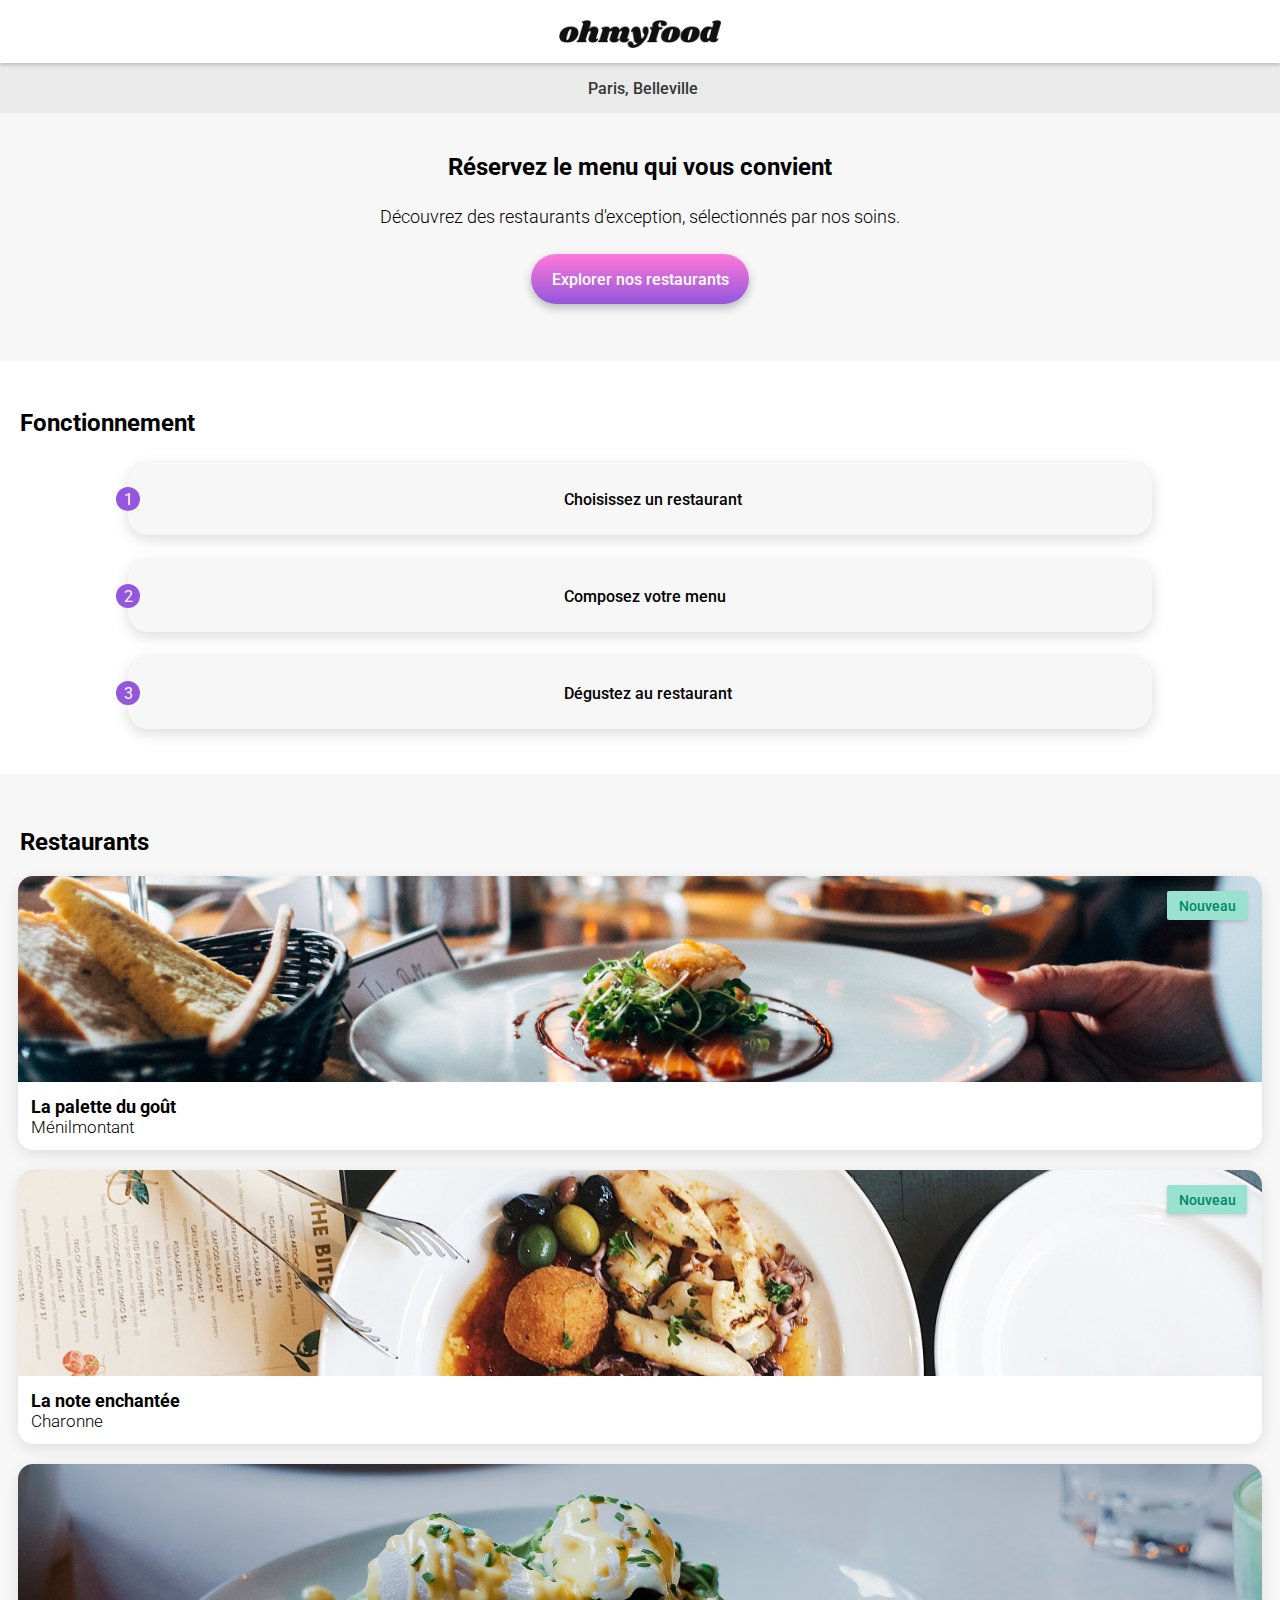
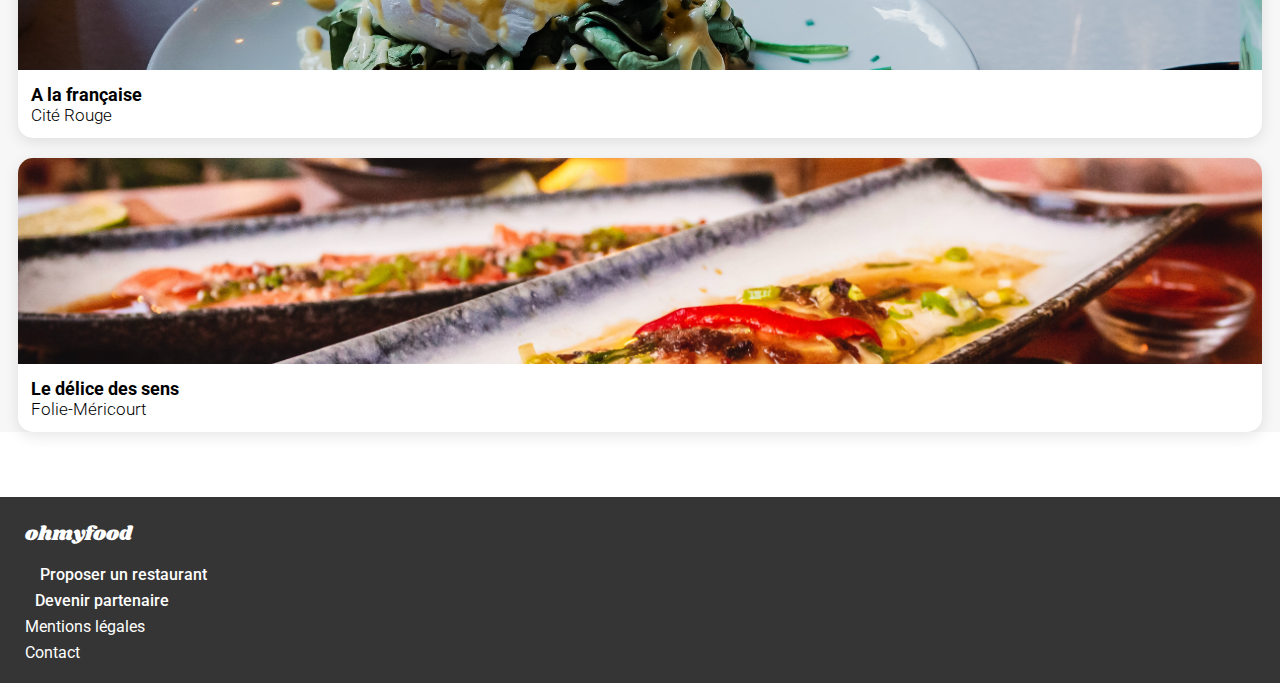
==== index.html @ b12afbcb "test links" ====
<!DOCTYPE html>
<html lang="fr">

<head>
    <meta charset="UTF-8">
    <meta name="viewport" content="width=device-width, initial-scale=1.0">
    <title>OhMyFood</title>
    <link rel="stylesheet" href="sass/styles.css">
    <link rel="preconnect" href="https://fonts.googleapis.com">
    <link rel="preconnect" href="https://fonts.gstatic.com" crossorigin>
    <link rel="stylesheet" href="https://fonts.googleapis.com/css2?family=Roboto:wght@300;400;500;700&family=Shrikhand&display=swap" rel="stylesheet">
    <link rel="stylesheet" href="https://cdnjs.cloudflare.com/ajax/libs/font-awesome/6.4.0/css/all.min.css" integrity="sha512-iecdLmaskl7CVkqkXNQ/ZH/XLlvWZOJyj7Yy7tcenmpD1ypASozpmT/E0iPtmFIB46ZmdtAc9eNBvH0H/ZpiBw==" crossorigin="anonymous" referrerpolicy="no-referrer">
</head>

<body>

<!-- HEADER     -->
    <header>
        <div class="logo">
            <a href="index.html"><img src="img/logo/ohmyfood.png" alt="logo du site"></a>
        </div>
    </header>

<!-- MAIN     -->
<!-- FORM -->
    <main>
        <form>
            <div><i class="fa-solid fa-location-dot"></i></div>
            <input class="search_bar" type="search" placeholder="Paris, Belleville">
        </form>

<!-- PRESENTATION -->

        <div class="presentation">
            <h1>Réservez le menu qui vous convient</h1>
            <p>Découvrez des restaurants d'exception, sélectionnés par nos soins.</p>
            <a href="#liste_resto"><button class="btn">Explorer nos restaurants</button></a>
        </div>

<!-- FONCTIONNEMENT -->

        <div class="fonctionnement_cards">
            <h2>Fonctionnement</h2>

            <div class="cards">
                <article class="card">
                    <div class="pastille">1</div>
                    <i class="fa-solid fa-mobile-screen-button"></i>
                    <p>Choisissez un restaurant</p>
                </article>
                <article class="card">
                    <div class="pastille">2</div>
                    <i class="fa-solid fa-list-ul"></i>
                    <p>Composez votre menu</p>
                </article>
                <article class="card">
                    <div class="pastille">3</div>
                    <i class="fa-solid fa-store"></i>
                    <p>Dégustez au restaurant</p>
                </article>
            </div>
        </div>

<!-- RESTAURANTS -->

        <div class="container">
            
            <h2 id="liste_resto">Restaurants</h2>
            <a href="/restaurants/restaurant1.html">
            <article class="card_resto new">
                <img src="img/restaurants/jay-wennington-N_Y88TWmGwA-unsplash.jpg" alt="photo plat">
                    <div class="contenu_card_resto">
                        <div class="text">
                            <h3>La palette du goût</h3>
                            <p>Ménilmontant</p>
                        </div>
                        <i class="fa-regular fa-heart"></i>
                    </div>
            </article>
            </a>
            <a href="restaurants/restaurant2.html">
                <article class="card_resto new">
                    <img src="img/restaurants/stil-u2Lp8tXIcjw-unsplash.jpg" alt="photo plat">
                        <div class="contenu_card_resto">
                            <div class="text">
                                <h3>La note enchantée</h3>
                                <p>Charonne</p>
                            </div>
                            <i class="fa-regular fa-heart"></i>
                        </div>
                </article>
                </a>
                <a href="./restaurants/restaurant3.html">
                    <article class="card_resto">
                        <img src="img/restaurants/toa-heftiba-DQKerTsQwi0-unsplash.jpg" alt="photo plat">
                            <div class="contenu_card_resto">
                                <div class="text">
                                    <h3>A la française</h3>
                                    <p>Cité Rouge</p>
                                </div>
                                <i class="fa-regular fa-heart"></i>
                            </div>
                    </article>
                    </a>
                    <a href="./restaurants/restaurant4.html">
                        <article class="card_resto">
                            <img src="img/restaurants/louis-hansel-shotsoflouis-qNBGVyOCY8Q-unsplash.jpg" alt="photo plat">
                                <div class="contenu_card_resto">
                                    <div class="text">
                                        <h3>Le délice des sens</h3>
                                        <p>Folie-Méricourt</p>
                                    </div>
                                    <i class="fa-regular fa-heart"></i>
                                </div>
                        </article>
                        </a>
        </div>

<!-- FOOTER -->

        <footer class="footer">
            <h4>ohmyfood</h4>
            <ul>
                <li><a href="#"><i class="fa-sharp fa-solid fa-utensils"></i>Proposer un restaurant</a></li>
                <li><a href="#"><i class="fa-solid fa-handshake-angle"></i>Devenir partenaire</a></li>
                <li><a class="w400" href="#">Mentions légales</a></li>
                <li><a class="w400" href="mailto:contact@ohmyfood.com">Contact</a></li>
            </ul>

        </footer>
        
    </main>
</body>

</html>
---- sass/styles.css ----
* {
  font-family: "Roboto", sans-serif;
  margin: 0;
  padding: 0;
  -o-object-fit: cover;
     object-fit: cover;
  box-sizing: border-box;
  text-decoration: none;
}

header {
  display: flex;
  position: relative;
  justify-content: center;
  box-shadow: 0 2px 4px 0 rgba(0, 0, 0, 0.2);
  height: 63px;
  align-items: center;
}
header .logo img {
  width: 162px;
  margin-top: 14px;
  margin-bottom: 5px;
}

form {
  display: flex;
  height: 50px;
  color: #353535;
  background-color: #EAEAEA;
  align-items: center;
  justify-content: center;
}
form .search_bar {
  border: none;
  background-color: inherit;
  font-size: 16px;
  font-weight: 500;
  text-align: center;
  margin-left: 20px;
}
form .search_bar::-moz-placeholder {
  color: #353535;
}
form .search_bar::placeholder {
  color: #353535;
}
form .fa-location-dot {
  position: relative;
  font-size: 16px;
  left: 35px;
}

.presentation {
  background-color: #F7F7F7;
  padding: 40px 0px 57px 0px;
  text-align: center;
}
.presentation h1 {
  font-size: 24px;
  font-weight: 700;
  text-align: center;
  margin-bottom: 25px;
}
.presentation p {
  font-size: 18px;
  font-weight: 300;
  text-align: center;
  margin-bottom: 27px;
}
.presentation .btn {
  display: inline-block;
  height: 50px;
  width: 218px;
  color: #FFF;
  background: linear-gradient(#FF79DA, #9356DC);
  border-radius: 25px;
  border: none;
  font-size: 16px;
  font-weight: 500;
  box-shadow: 0 4px 10px 0 rgba(0, 0, 0, 0.25);
  transition: all 300ms;
  cursor: pointer;
}
.presentation .btn:hover {
  opacity: 0.8;
  box-shadow: 0 4px 10px 0 rgba(0, 0, 0, 0.5);
}

.fonctionnement_cards {
  background-color: #FFF;
}
.fonctionnement_cards h2 {
  font-size: 24px;
  font-weight: 700;
  margin: 48px 0 26px 20px;
}
.fonctionnement_cards i {
  color: #7E7E7E;
  margin-right: 25px;
}
.fonctionnement_cards p {
  font-size: 16px;
  font-weight: 500;
}
.fonctionnement_cards .cards {
  display: flex;
  flex-direction: column;
  align-items: center;
  gap: 25px;
}
.fonctionnement_cards .card {
  position: relative;
  display: flex;
  justify-content: center;
  background-color: #F7F7F7;
  height: 72px;
  width: 80%;
  border-radius: 20px;
  align-items: center;
  border: none;
  box-shadow: 0px 4px 15px rgba(0, 0, 0, 0.15);
}
.fonctionnement_cards .card:hover i {
  color: #9356DC;
}
.fonctionnement_cards .card:nth-child(2) {
  padding-right: 15px;
}
.fonctionnement_cards .card:nth-child(3) {
  padding-right: 10px;
}
.fonctionnement_cards .pastille {
  display: flex;
  width: 24px;
  height: 24px;
  background-color: #9356DC;
  color: #FFF;
  border-radius: 50%;
  justify-content: center;
  align-items: center;
  position: absolute;
  left: -12px;
}

.container {
  background-color: #F7F7F7;
  margin-top: 45px;
  margin-bottom: 65px;
}
.container h2 {
  font-size: 24px;
  font-weight: 700;
  padding: 54px 0 20px 20px;
}
.container a {
  display: block;
  color: #000;
  margin: 0 18px 20px 18px;
}
.container .new {
  position: relative;
}
.container .new::before {
  content: "Nouveau";
  display: flex;
  position: absolute;
  height: 29px;
  width: 80px;
  background-color: #99E2D0;
  color: #008766;
  font-weight: 500;
  font-size: 14px;
  justify-content: center;
  align-items: center;
  border-radius: 2px;
  box-shadow: 0 2px 4px 0 rgba(0, 0, 0, 0.15);
  top: 15px;
  right: 15px;
}
.container .card_resto {
  height: 274px;
  background-color: #FFF;
  border-radius: 15px;
  box-shadow: 0px 4px 15px rgba(0, 0, 0, 0.1);
}
.container .card_resto img {
  height: 75%;
  width: 100%;
  border-radius: 15px 15px 0 0;
}
.container .card_resto .contenu_card_resto {
  display: flex;
  justify-content: space-between;
  padding: 10px 25px 12px 13px;
  align-items: center;
}
.container .card_resto h3 {
  font-size: 18px;
  font-weight: 700;
}
.container .card_resto p {
  font-size: 17px;
  font-weight: 300;
}
.container .card_resto i {
  font-size: 25px;
}

.footer {
  background-color: #353535;
  height: 186px;
}
.footer h4 {
  font-size: 20px;
  font-family: Shrikhand, cursive;
  font-weight: 100;
  color: #FFF;
  padding: 22px 0 16px 25px;
}
.footer li {
  margin-bottom: 7px;
  padding-left: 25px;
}
.footer .w400 {
  font-weight: 400;
}
.footer a {
  color: #FFF;
  font-weight: 500;
}
.footer i {
  margin-right: 10px;
  font-size: 16px;
}
.footer .fa-utensils {
  margin-right: 15px;
}

header {
  position: relative;
}
header i {
  display: block;
  font-size: 30px;
  position: absolute;
  left: 20px;
  top: 50%;
  transform: translateY(-50%);
}

.photo_plat img {
  display: block;
  width: 100%;
  height: 275px;
}

.fiche_restaurant {
  background-color: #F7F7F7;
}
.fiche_restaurant .title {
  display: flex;
  justify-content: space-around;
  background-color: inherit;
  align-items: center;
  position: relative;
  margin-top: -40px;
  padding-top: 20px;
  border-radius: 2em 2em 0 0;
}
.fiche_restaurant h2 {
  font-size: 28px;
  font-weight: 500;
  font-family: "Shrikhand", "cursive";
}
.fiche_restaurant i {
  font-size: 25px;
  margin-right: 20px;
}

.menu_restaurant h3 {
  font-weight: 300;
  font-size: 16px;
  margin: 20px 0 20px 15px;
  position: relative;
}
.menu_restaurant h3::after {
  content: "";
  position: absolute;
  top: 22px;
  left: 0;
  width: 35px;
  border: 2px solid #99E2D0;
}
.menu_restaurant .entrees, .menu_restaurant .plats, .menu_restaurant .desserts {
  display: flex;
  flex-direction: column;
  gap: 15px;
}
.menu_restaurant .item {
  display: flex;
  justify-content: space-between;
  height: 75px;
  width: 95%;
  margin: 0 auto;
  align-items: center;
  background-color: #F7F7F7;
  border-radius: 20px;
  padding: 20px;
  box-shadow: 0px 4px 15px rgba(0, 0, 0, 0.15);
}
.menu_restaurant .item .entree {
  line-height: 23px;
}
.menu_restaurant .item h4 {
  font-size: 18px;
}
.menu_restaurant .item p {
  font-size: 15px;
  font-weight: 300;
}
.menu_restaurant .item .price {
  display: flex;
  align-self: flex-end;
  font-weight: bold;
}

.command {
  text-align: center;
  margin: 40px 0 40px 0;
}
.command .btn {
  display: inline-block;
  height: 50px;
  width: 218px;
  color: #FFF;
  background: linear-gradient(#FF79DA, #9356DC);
  border-radius: 25px;
  border: none;
  font-size: 16px;
  font-weight: 500;
  box-shadow: 0 4px 10px 0 rgba(0, 0, 0, 0.25);
  transition: all 300ms;
  cursor: pointer;
}
.command .btn:hover {
  opacity: 0.8;
  box-shadow: 0 4px 10px 0 rgba(0, 0, 0, 0.5);
}/*# sourceMappingURL=styles.css.map */
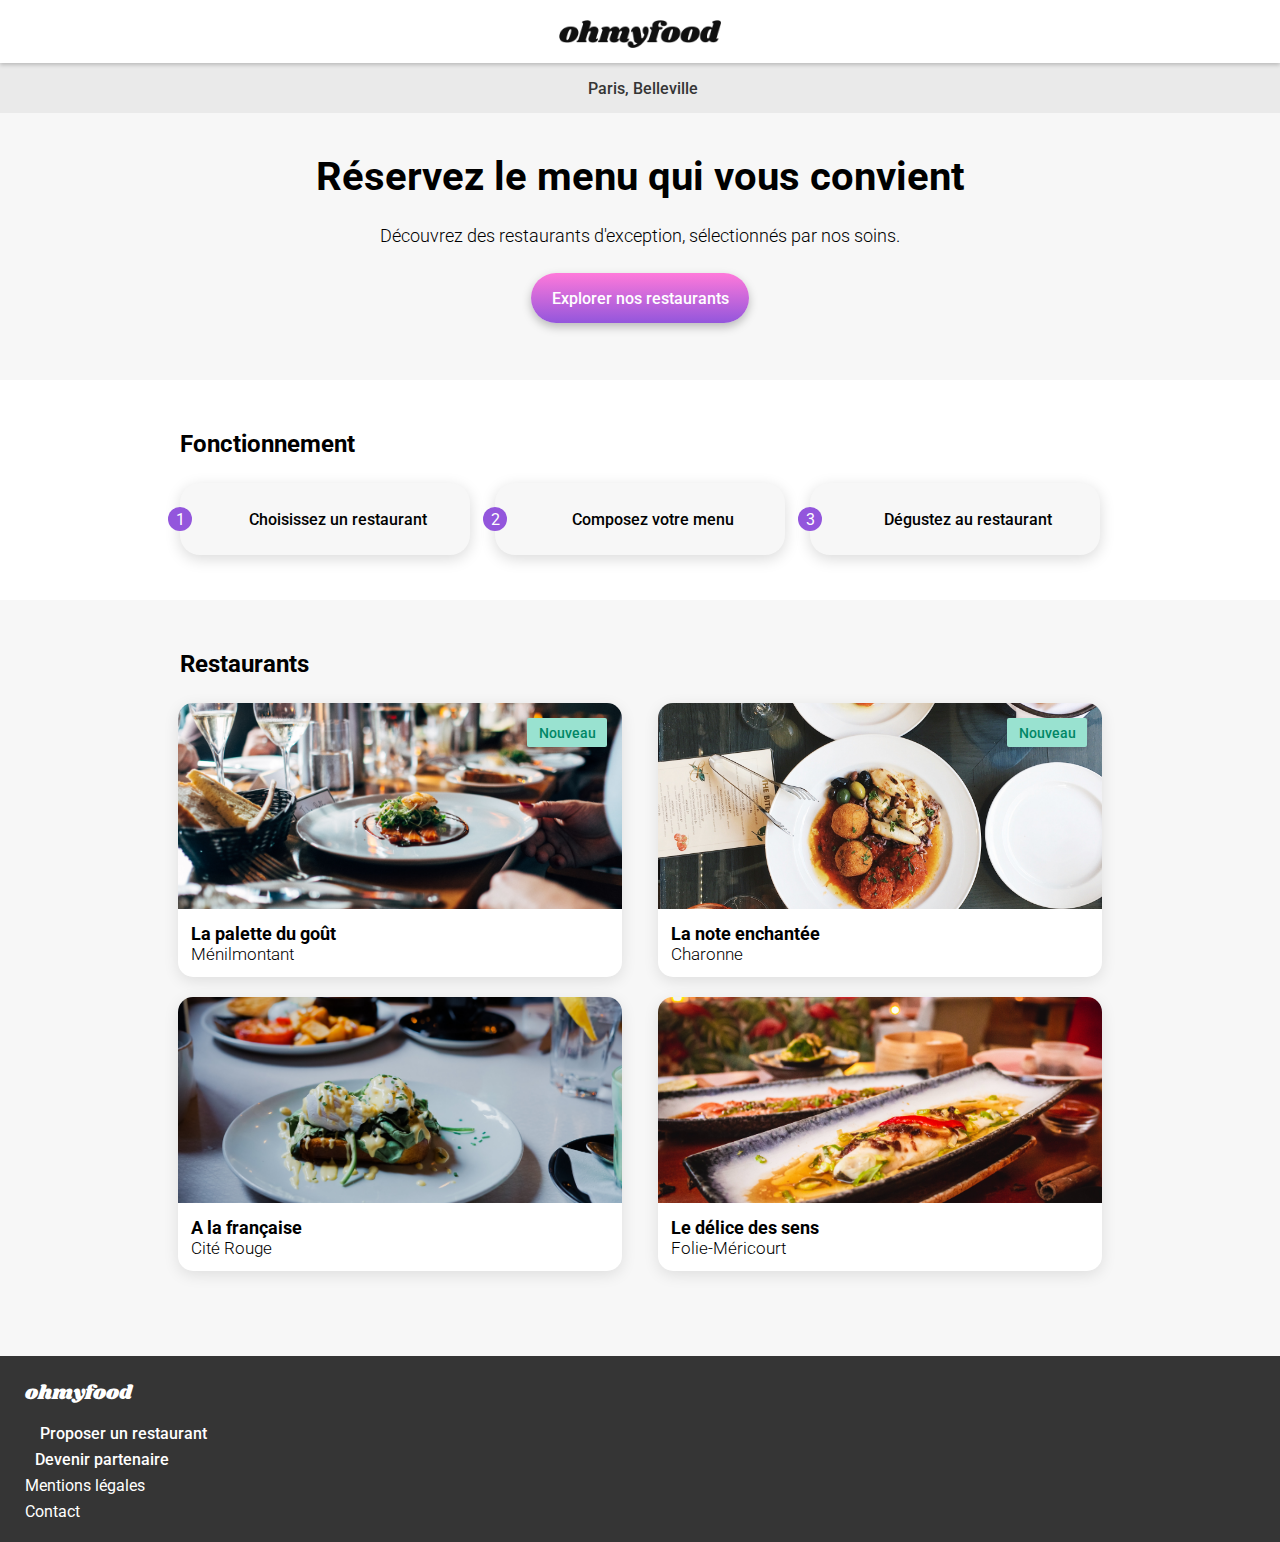
==== commit ac366faa: "responsive accueil" ====
--- a/index.html
+++ b/index.html
@@ -62,11 +62,11 @@
         </div>
 
 <!-- RESTAURANTS -->
-
+    <div class="bg_resto">
         <div class="container">
-            
-            <h2 id="liste_resto">Restaurants</h2>
-            <a href="/restaurants/restaurant1.html">
+            <h2>Restaurants</h2>
+            <div class="liste_resto">
+            <a href="restaurants/restaurant1.html">
             <article class="card_resto new">
                 <img src="img/restaurants/jay-wennington-N_Y88TWmGwA-unsplash.jpg" alt="photo plat">
                     <div class="contenu_card_resto">
@@ -90,7 +90,7 @@
                         </div>
                 </article>
                 </a>
-                <a href="./restaurants/restaurant3.html">
+                <a href="restaurants/restaurant3.html">
                     <article class="card_resto">
                         <img src="img/restaurants/toa-heftiba-DQKerTsQwi0-unsplash.jpg" alt="photo plat">
                             <div class="contenu_card_resto">
@@ -102,7 +102,7 @@
                             </div>
                     </article>
                     </a>
-                    <a href="./restaurants/restaurant4.html">
+                    <a href="restaurants/restaurant4.html">
                         <article class="card_resto">
                             <img src="img/restaurants/louis-hansel-shotsoflouis-qNBGVyOCY8Q-unsplash.jpg" alt="photo plat">
                                 <div class="contenu_card_resto">
@@ -114,8 +114,9 @@
                                 </div>
                         </article>
                         </a>
+                        </div>
         </div>
-
+    <div>
 <!-- FOOTER -->
 
         <footer class="footer">
--- a/sass/styles.css
+++ b/sass/styles.css
@@ -1,11 +1,12 @@
 * {
-  font-family: "Roboto", sans-serif;
+  font-family: "Roboto", "sans-serif";
   margin: 0;
   padding: 0;
   -o-object-fit: cover;
      object-fit: cover;
   box-sizing: border-box;
   text-decoration: none;
+  list-style-type: none;
 }
 
 header {
@@ -92,7 +93,7 @@
 .fonctionnement_cards h2 {
   font-size: 24px;
   font-weight: 700;
-  margin: 48px 0 26px 20px;
+  padding: 50px 0 25px 20px;
 }
 .fonctionnement_cards i {
   color: #7E7E7E;
@@ -107,6 +108,7 @@
   flex-direction: column;
   align-items: center;
   gap: 25px;
+  padding: 0 20px;
 }
 .fonctionnement_cards .card {
   position: relative;
@@ -114,20 +116,15 @@
   justify-content: center;
   background-color: #F7F7F7;
   height: 72px;
-  width: 80%;
+  width: 100%;
   border-radius: 20px;
   align-items: center;
   border: none;
   box-shadow: 0px 4px 15px rgba(0, 0, 0, 0.15);
+  margin: 0 20px;
 }
 .fonctionnement_cards .card:hover i {
   color: #9356DC;
-}
-.fonctionnement_cards .card:nth-child(2) {
-  padding-right: 15px;
-}
-.fonctionnement_cards .card:nth-child(3) {
-  padding-right: 10px;
 }
 .fonctionnement_cards .pastille {
   display: flex;
@@ -142,15 +139,18 @@
   left: -12px;
 }
 
+.bg_resto {
+  background-color: #F7F7F7;
+  margin-top: 45px;
+}
+
 .container {
-  background-color: #F7F7F7;
-  margin-top: 45px;
-  margin-bottom: 65px;
+  padding-bottom: 65px;
 }
 .container h2 {
   font-size: 24px;
   font-weight: 700;
-  padding: 54px 0 20px 20px;
+  padding: 50px 0 25px 20px;
 }
 .container a {
   display: block;
@@ -345,4 +345,27 @@
 .command .btn:hover {
   opacity: 0.8;
   box-shadow: 0 4px 10px 0 rgba(0, 0, 0, 0.5);
+}
+
+@media screen and (min-width: 1200px) {
+  .presentation h1 {
+    font-size: 40px;
+  }
+  .fonctionnement_cards {
+    width: 75%;
+    margin: auto;
+  }
+  .fonctionnement_cards .cards {
+    display: grid;
+    grid-template-columns: repeat(3, 1fr);
+    justify-items: center;
+  }
+  .container {
+    width: 75%;
+    margin: auto;
+  }
+  .container .liste_resto {
+    display: grid;
+    grid-template-columns: repeat(2, 1fr);
+  }
 }/*# sourceMappingURL=styles.css.map */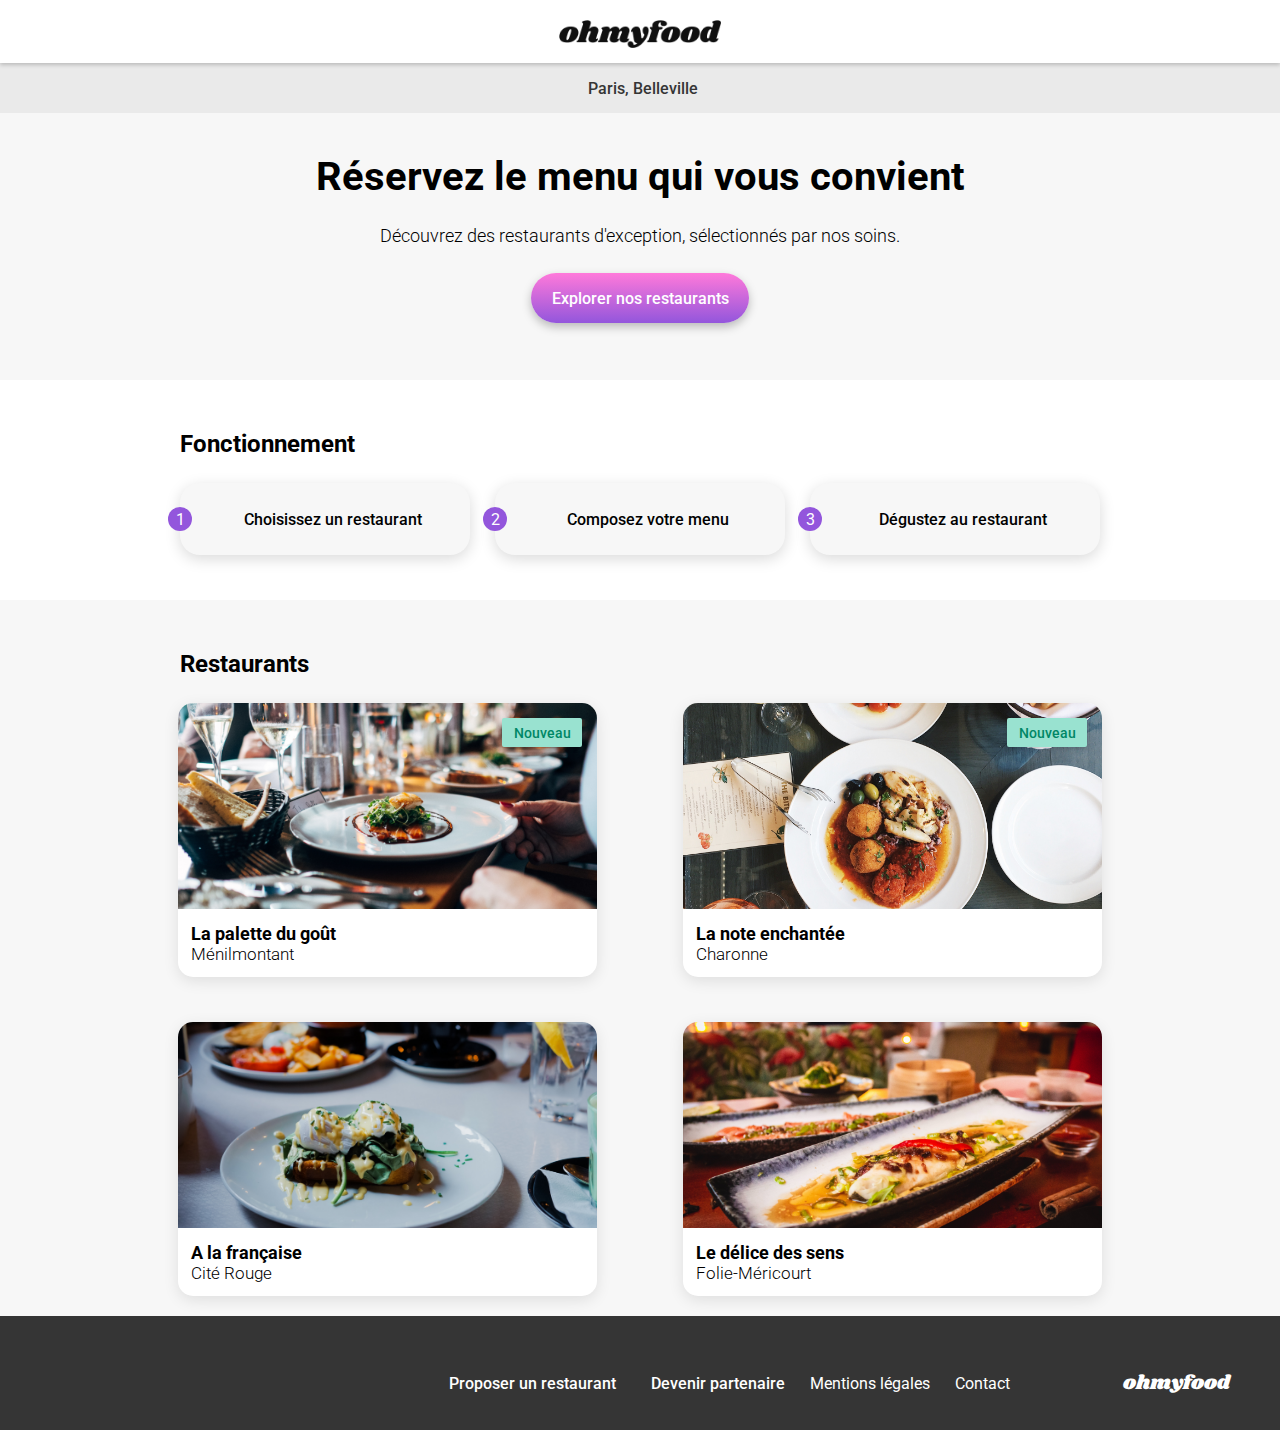
==== commit d1c5d8b6: "checkbox OK" ====
--- a/index.html
+++ b/index.html
@@ -34,7 +34,7 @@
         <div class="presentation">
             <h1>Réservez le menu qui vous convient</h1>
             <p>Découvrez des restaurants d'exception, sélectionnés par nos soins.</p>
-            <a href="#liste_resto"><button class="btn">Explorer nos restaurants</button></a>
+            <a href="#resto"><button class="btn">Explorer nos restaurants</button></a>
         </div>
 
 <!-- FONCTIONNEMENT -->
@@ -64,7 +64,7 @@
 <!-- RESTAURANTS -->
     <div class="bg_resto">
         <div class="container">
-            <h2>Restaurants</h2>
+            <h2 id="resto">Restaurants</h2>
             <div class="liste_resto">
             <a href="restaurants/restaurant1.html">
             <article class="card_resto new">
@@ -73,7 +73,7 @@
                         <div class="text">
                             <h3>La palette du goût</h3>
                             <p>Ménilmontant</p>
-                        </div>
+                        </div>       
                         <i class="fa-regular fa-heart"></i>
                     </div>
             </article>
--- a/sass/styles.css
+++ b/sass/styles.css
@@ -97,7 +97,7 @@
 }
 .fonctionnement_cards i {
   color: #7E7E7E;
-  margin-right: 25px;
+  margin-right: 15px;
 }
 .fonctionnement_cards p {
   font-size: 16px;
@@ -189,10 +189,8 @@
   border-radius: 15px 15px 0 0;
 }
 .container .card_resto .contenu_card_resto {
-  display: flex;
-  justify-content: space-between;
+  position: relative;
   padding: 10px 25px 12px 13px;
-  align-items: center;
 }
 .container .card_resto h3 {
   font-size: 18px;
@@ -204,6 +202,18 @@
 }
 .container .card_resto i {
   font-size: 25px;
+  position: absolute;
+  top: 50%;
+  right: 30px;
+  transform: translateY(-50%);
+  transition: all 0.2s;
+}
+.container .card_resto i:hover {
+  background-clip: text;
+  -webkit-background-clip: text;
+  color: transparent;
+  background-image: linear-gradient(#9356DC, #FF79DA);
+  font-weight: 900;
 }
 
 .footer {
@@ -258,23 +268,23 @@
   background-color: #F7F7F7;
 }
 .fiche_restaurant .title {
-  display: flex;
-  justify-content: space-around;
+  position: relative;
+  display: flex;
+  justify-content: center;
   background-color: inherit;
   align-items: center;
-  position: relative;
   margin-top: -40px;
   padding-top: 20px;
   border-radius: 2em 2em 0 0;
 }
+.fiche_restaurant .title i {
+  font-size: 25px;
+  padding-left: 30px;
+}
 .fiche_restaurant h2 {
   font-size: 28px;
   font-weight: 500;
   font-family: "Shrikhand", "cursive";
-}
-.fiche_restaurant i {
-  font-size: 25px;
-  margin-right: 20px;
 }
 
 .menu_restaurant h3 {
@@ -305,28 +315,63 @@
   align-items: center;
   background-color: #F7F7F7;
   border-radius: 20px;
+  box-shadow: 0px 4px 15px rgba(0, 0, 0, 0.15);
+  overflow: hidden;
+  cursor: pointer;
+}
+.menu_restaurant .item .entree, .menu_restaurant .item .plat, .menu_restaurant .item .dessert {
+  line-height: 23px;
   padding: 20px;
-  box-shadow: 0px 4px 15px rgba(0, 0, 0, 0.15);
-}
-.menu_restaurant .item .entree {
-  line-height: 23px;
+  white-space: nowrap;
+  overflow: hidden;
 }
 .menu_restaurant .item h4 {
   font-size: 18px;
+  text-overflow: ellipsis;
+  overflow: hidden;
 }
 .menu_restaurant .item p {
   font-size: 15px;
   font-weight: 300;
+  text-overflow: ellipsis;
+  overflow: hidden;
 }
 .menu_restaurant .item .price {
+  margin-left: auto;
   display: flex;
   align-self: flex-end;
   font-weight: bold;
+  padding: 0 20px 20px 0;
+}
+.menu_restaurant .item .check {
+  display: flex;
+  justify-content: center;
+  align-items: center;
+  height: 100%;
+  width: 60px;
+  background-color: #99E2D0;
+  margin-right: -60px;
+  transition: all 0.5s;
+}
+.menu_restaurant .item:hover .check {
+  margin-right: 0px;
+}
+.menu_restaurant .item i {
+  display: flex;
+  justify-content: center;
+  align-items: center;
+  font-size: 16px;
+  background: #FFF;
+  color: #99E2D0;
+  height: 20px;
+  width: 20px;
+  border-radius: 50%;
 }
 
 .command {
   text-align: center;
-  margin: 40px 0 40px 0;
+  margin-top: 40px;
+  padding-bottom: 40px;
 }
 .command .btn {
   display: inline-block;
@@ -347,7 +392,7 @@
   box-shadow: 0 4px 10px 0 rgba(0, 0, 0, 0.5);
 }
 
-@media screen and (min-width: 1200px) {
+@media screen and (min-width: 1024px) {
   .presentation h1 {
     font-size: 40px;
   }
@@ -363,9 +408,39 @@
   .container {
     width: 75%;
     margin: auto;
+    padding-bottom: 0;
   }
   .container .liste_resto {
     display: grid;
     grid-template-columns: repeat(2, 1fr);
+    -moz-column-gap: 50px;
+         column-gap: 50px;
+    row-gap: 25px;
+  }
+  .photo_plat img {
+    height: 350px;
+  }
+  .fiche_restaurant {
+    width: 80%;
+    margin: auto;
+  }
+  .fiche_restaurant .menu_restaurant {
+    width: 60%;
+    margin: auto;
+  }
+  .footer {
+    position: relative;
+    height: 114px;
+  }
+  .footer h4 {
+    position: absolute;
+    right: 50px;
+    bottom: 16px;
+  }
+  .footer ul {
+    display: flex;
+    position: absolute;
+    right: 270px;
+    bottom: 30px;
   }
 }/*# sourceMappingURL=styles.css.map */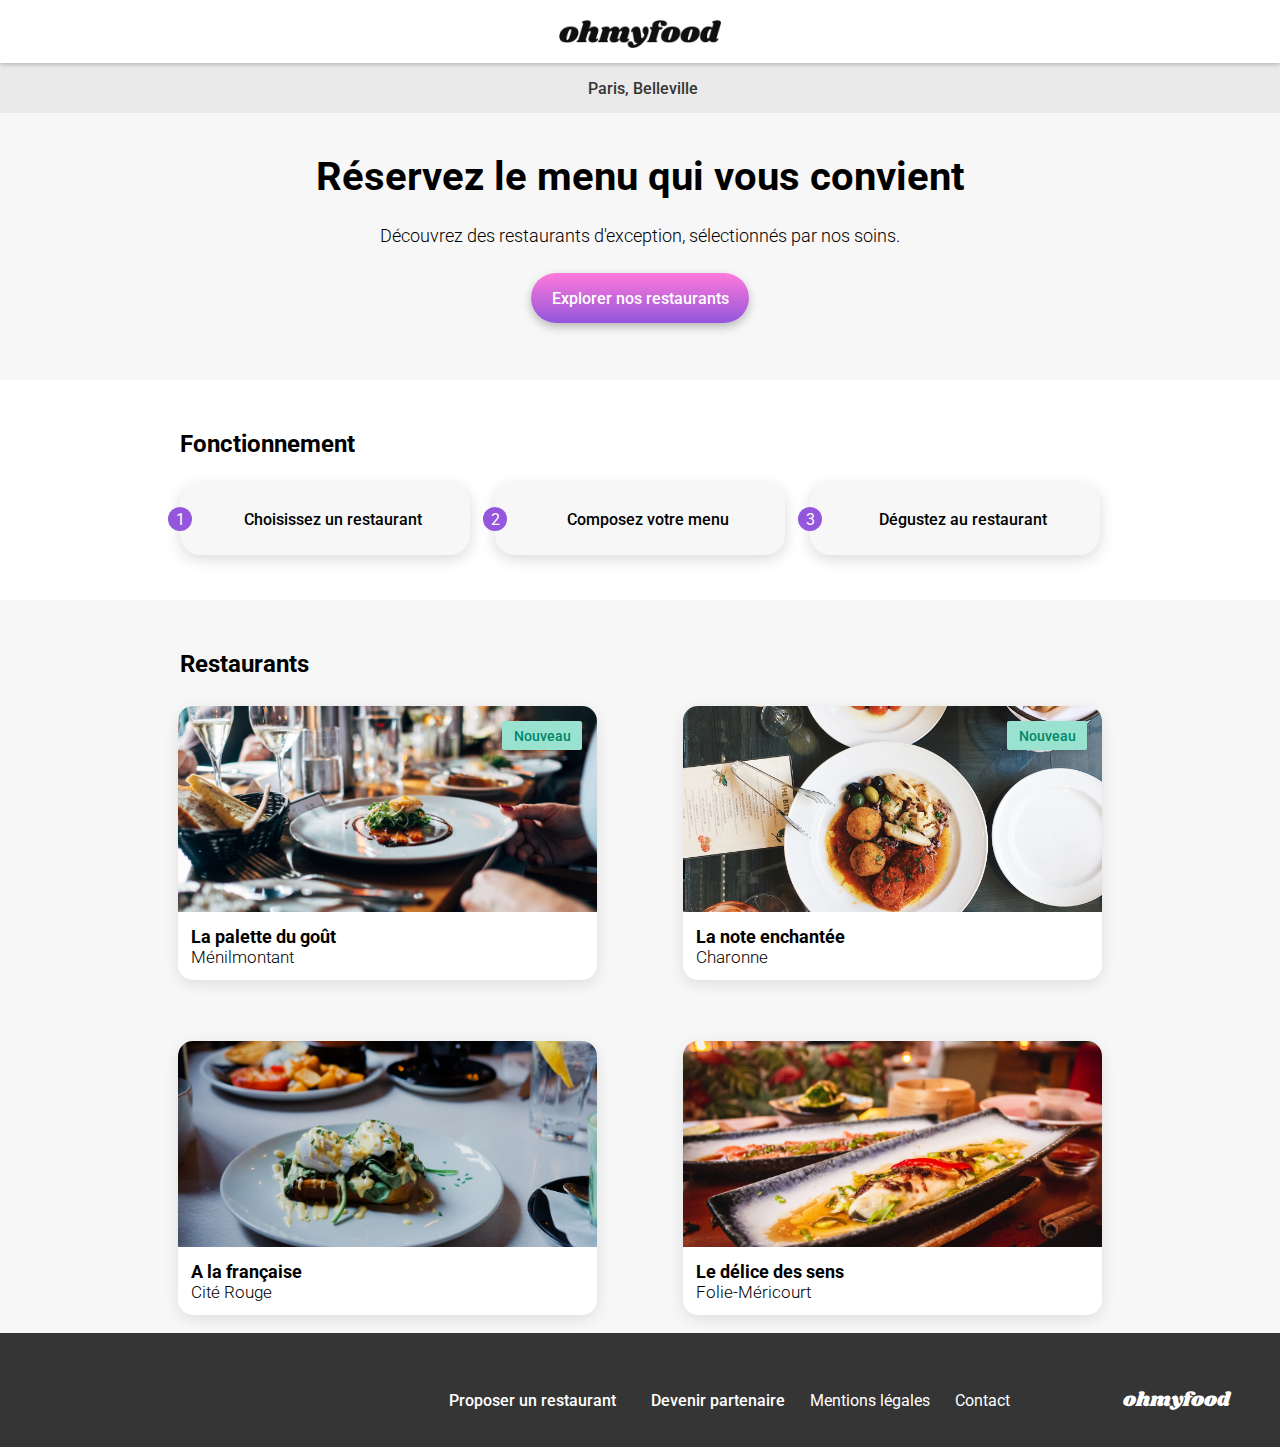
==== commit 0e7ac5c7: "animation coeur" ====
--- a/index.html
+++ b/index.html
@@ -66,54 +66,50 @@
         <div class="container">
             <h2 id="resto">Restaurants</h2>
             <div class="liste_resto">
-            <a href="restaurants/restaurant1.html">
-            <article class="card_resto new">
+                <article class="card_resto new">
+                    <a href="restaurants/restaurant1.html">
                 <img src="img/restaurants/jay-wennington-N_Y88TWmGwA-unsplash.jpg" alt="photo plat">
                     <div class="contenu_card_resto">
-                        <div class="text">
                             <h3>La palette du goût</h3>
                             <p>Ménilmontant</p>
-                        </div>       
-                        <i class="fa-regular fa-heart"></i>
                     </div>
-            </article>
-            </a>
-            <a href="restaurants/restaurant2.html">
+                    </a>
+                <i class="fa-regular fa-heart"></i>
+                <i class="fa-solid fa-heart"></i>
+                </article>
                 <article class="card_resto new">
+                    <a href="restaurants/restaurant2.html">
                     <img src="img/restaurants/stil-u2Lp8tXIcjw-unsplash.jpg" alt="photo plat">
                         <div class="contenu_card_resto">
-                            <div class="text">
                                 <h3>La note enchantée</h3>
                                 <p>Charonne</p>
-                            </div>
-                            <i class="fa-regular fa-heart"></i>
                         </div>
+                    </a>
+                    <i class="fa-regular fa-heart"></i>
+                    <i class="fa-solid fa-heart"></i>
                 </article>
-                </a>
-                <a href="restaurants/restaurant3.html">
-                    <article class="card_resto">
+                <article class="card_resto">
+                    <a href="restaurants/restaurant3.html">
                         <img src="img/restaurants/toa-heftiba-DQKerTsQwi0-unsplash.jpg" alt="photo plat">
                             <div class="contenu_card_resto">
-                                <div class="text">
                                     <h3>A la française</h3>
                                     <p>Cité Rouge</p>
-                                </div>
-                                <i class="fa-regular fa-heart"></i>
                             </div>
-                    </article>
-                    </a>
+                        </a>
+                        <i class="fa-regular fa-heart"></i>
+                        <i class="fa-solid fa-heart"></i>
+                </article>
+                <article class="card_resto">
                     <a href="restaurants/restaurant4.html">
-                        <article class="card_resto">
                             <img src="img/restaurants/louis-hansel-shotsoflouis-qNBGVyOCY8Q-unsplash.jpg" alt="photo plat">
                                 <div class="contenu_card_resto">
-                                    <div class="text">
                                         <h3>Le délice des sens</h3>
                                         <p>Folie-Méricourt</p>
-                                    </div>
-                                    <i class="fa-regular fa-heart"></i>
                                 </div>
-                        </article>
-                        </a>
+                            </a>
+                            <i class="fa-regular fa-heart"></i>
+                            <i class="fa-solid fa-heart"></i>
+                </article>
                         </div>
         </div>
     <div>
--- a/sass/styles.css
+++ b/sass/styles.css
@@ -11,7 +11,6 @@
 
 header {
   display: flex;
-  position: relative;
   justify-content: center;
   box-shadow: 0 2px 4px 0 rgba(0, 0, 0, 0.2);
   height: 63px;
@@ -150,12 +149,12 @@
 .container h2 {
   font-size: 24px;
   font-weight: 700;
-  padding: 50px 0 25px 20px;
+  padding: 50px 0px 10px 20px;
 }
 .container a {
-  display: block;
   color: #000;
-  margin: 0 18px 20px 18px;
+  height: 100%;
+  width: 100%;
 }
 .container .new {
   position: relative;
@@ -178,6 +177,8 @@
   right: 15px;
 }
 .container .card_resto {
+  position: relative;
+  margin: 18px;
   height: 274px;
   background-color: #FFF;
   border-radius: 15px;
@@ -189,7 +190,6 @@
   border-radius: 15px 15px 0 0;
 }
 .container .card_resto .contenu_card_resto {
-  position: relative;
   padding: 10px 25px 12px 13px;
 }
 .container .card_resto h3 {
@@ -203,17 +203,19 @@
 .container .card_resto i {
   font-size: 25px;
   position: absolute;
-  top: 50%;
   right: 30px;
-  transform: translateY(-50%);
-  transition: all 0.2s;
-}
-.container .card_resto i:hover {
+  bottom: 25px;
+}
+.container .card_resto .fa-solid {
+  color: transparent;
+  background-image: linear-gradient(#9356DC, #FF79DA);
   background-clip: text;
   -webkit-background-clip: text;
-  color: transparent;
-  background-image: linear-gradient(#9356DC, #FF79DA);
-  font-weight: 900;
+  opacity: 0;
+  transition: all 0.5s;
+}
+.container .card_resto .fa-solid:hover {
+  opacity: 1;
 }
 
 .footer {
@@ -262,24 +264,41 @@
   display: block;
   width: 100%;
   height: 275px;
+  position: relative;
+  z-index: -1;
 }
 
 .fiche_restaurant {
   background-color: #F7F7F7;
+  border-radius: 2em 2em 0 0;
+  margin-top: -40px;
 }
 .fiche_restaurant .title {
-  position: relative;
-  display: flex;
-  justify-content: center;
-  background-color: inherit;
-  align-items: center;
-  margin-top: -40px;
+  display: flex;
+  justify-content: space-around;
   padding-top: 20px;
-  border-radius: 2em 2em 0 0;
-}
-.fiche_restaurant .title i {
+  flex-wrap: wrap;
+}
+.fiche_restaurant .like {
+  position: relative;
+}
+.fiche_restaurant .like i {
   font-size: 25px;
-  padding-left: 30px;
+  position: absolute;
+  top: 8px;
+  left: -30px;
+  cursor: pointer;
+}
+.fiche_restaurant .like .fa-solid {
+  color: transparent;
+  background-image: linear-gradient(#9356DC, #FF79DA);
+  background-clip: text;
+  -webkit-background-clip: text;
+  opacity: 0;
+  transition: all 0.5s;
+}
+.fiche_restaurant .like .fa-solid:hover {
+  opacity: 1;
 }
 .fiche_restaurant h2 {
   font-size: 28px;
@@ -422,7 +441,15 @@
   }
   .fiche_restaurant {
     width: 80%;
-    margin: auto;
+    margin: -40px auto 0px auto;
+  }
+  .fiche_restaurant .title {
+    display: flex;
+    justify-content: center;
+  }
+  .fiche_restaurant .title i {
+    position: absolute;
+    left: 30px;
   }
   .fiche_restaurant .menu_restaurant {
     width: 60%;
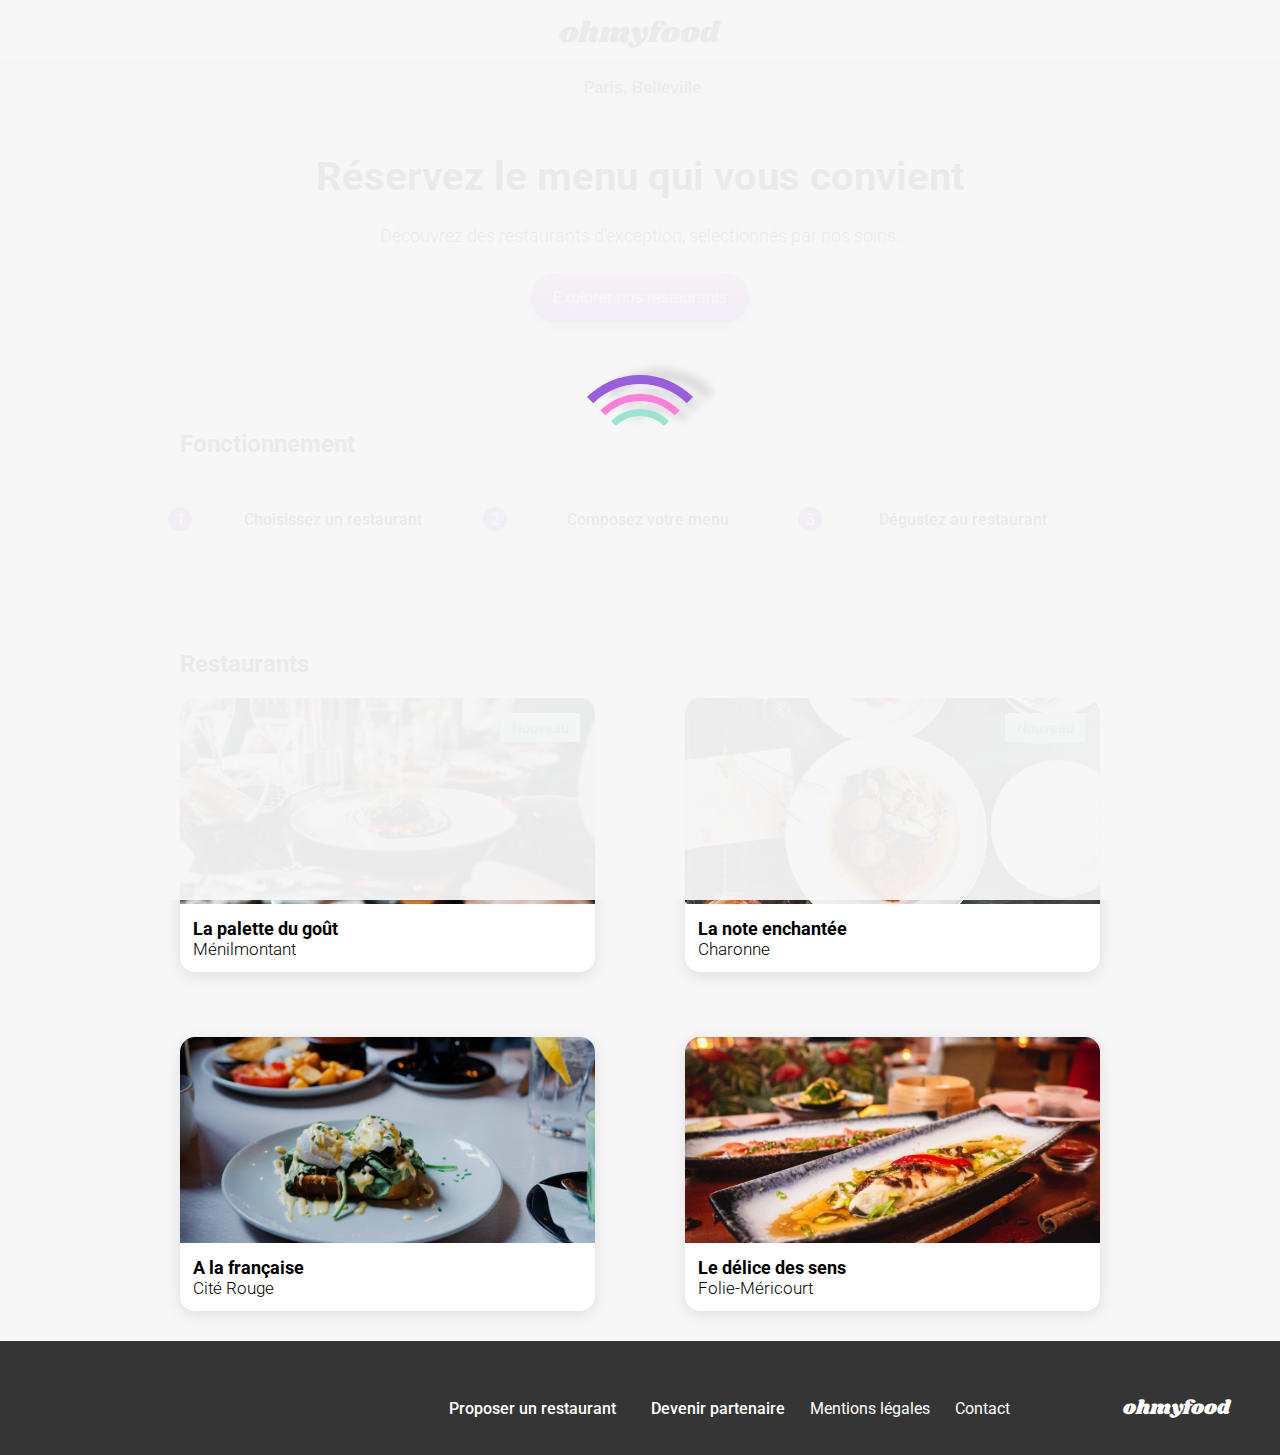
==== commit 0eee35c2: "loader OK" ====
--- a/index.html
+++ b/index.html
@@ -13,6 +13,11 @@
 </head>
 
 <body>
+
+<!-- LOADING -->
+    <div class="loading-container">
+        <div class="loading"></div>
+    </div>
 
 <!-- HEADER     -->
     <header>
--- a/sass/styles.css
+++ b/sass/styles.css
@@ -1,5 +1,4 @@
-* {
-  font-family: "Roboto", "sans-serif";
+*, ::before, ::after {
   margin: 0;
   padding: 0;
   -o-object-fit: cover;
@@ -9,6 +8,72 @@
   list-style-type: none;
 }
 
+body {
+  font-family: "Roboto", "sans-serif";
+}
+
+.loading-container {
+  position: fixed;
+  width: 100vw;
+  height: 100vh;
+  background-color: #F7F7F7;
+  opacity: 0.95;
+  z-index: 1;
+  display: flex;
+  justify-content: center;
+  align-items: center;
+  animation: fadeout 0s 2.5s forwards;
+}
+.loading-container .loading {
+  display: block;
+  position: relative;
+  width: 150px;
+  height: 150px;
+  border-radius: 50%;
+  border: 9px solid transparent;
+  border-top-color: #9356DC;
+  filter: drop-shadow(20px -5px 5px rgba(0, 0, 0, 0.15));
+  animation: spin 1.5s linear infinite;
+}
+.loading-container .loading::before, .loading-container .loading::after {
+  content: "";
+  position: absolute;
+  border-radius: 50%;
+  border: 7px solid transparent;
+}
+.loading-container .loading::before {
+  top: 10px;
+  left: 10px;
+  right: 10px;
+  bottom: 10px;
+  border-top-color: #FF79DA;
+  animation: spin 2s linear infinite;
+}
+.loading-container .loading::after {
+  top: 25px;
+  left: 25px;
+  right: 25px;
+  bottom: 25px;
+  border-top-color: #99E2D0;
+  animation: spin 1s linear infinite;
+}
+@keyframes spin {
+  0% {
+    transform: rotate(0deg);
+  }
+  100% {
+    transform: rotate(360deg);
+  }
+}
+@keyframes fadeout {
+  0% {
+    transform: scale(1);
+  }
+  100% {
+    transform: scale(0);
+  }
+}
+
 header {
   display: flex;
   justify-content: center;
@@ -34,7 +99,7 @@
   border: none;
   background-color: inherit;
   font-size: 16px;
-  font-weight: 500;
+  font-weight: bold;
   text-align: center;
   margin-left: 20px;
 }
@@ -125,6 +190,9 @@
 .fonctionnement_cards .card:hover i {
   color: #9356DC;
 }
+.fonctionnement_cards .card:hover {
+  background-color: #EAEAEA;
+}
 .fonctionnement_cards .pastille {
   display: flex;
   width: 24px;
@@ -178,11 +246,14 @@
 }
 .container .card_resto {
   position: relative;
-  margin: 18px;
+  margin: 10px 20px 30px 20px;
   height: 274px;
   background-color: #FFF;
   border-radius: 15px;
   box-shadow: 0px 4px 15px rgba(0, 0, 0, 0.1);
+}
+.container .card_resto:hover {
+  transform: scale(1.01);
 }
 .container .card_resto img {
   height: 75%;
@@ -252,6 +323,7 @@
   position: relative;
 }
 header i {
+  color: #000;
   display: block;
   font-size: 30px;
   position: absolute;
@@ -295,7 +367,7 @@
   background-clip: text;
   -webkit-background-clip: text;
   opacity: 0;
-  transition: all 0.5s;
+  transition: opacity 0.5s;
 }
 .fiche_restaurant .like .fa-solid:hover {
   opacity: 1;
@@ -337,10 +409,32 @@
   box-shadow: 0px 4px 15px rgba(0, 0, 0, 0.15);
   overflow: hidden;
   cursor: pointer;
+  animation: discovery 1s;
+  animation-fill-mode: forwards;
+}
+@keyframes discovery {
+  0% {
+    transform: scale(0);
+  }
+  100% {
+    transform: scale(1);
+  }
+}
+.menu_restaurant .item:nth-child(1) {
+  animation-delay: 125ms;
+}
+.menu_restaurant .item:nth-child(2) {
+  animation-delay: 250ms;
+}
+.menu_restaurant .item:nth-child(3) {
+  animation-delay: 375ms;
+}
+.menu_restaurant .item:nth-child(4) {
+  animation-delay: 500ms;
 }
 .menu_restaurant .item .entree, .menu_restaurant .item .plat, .menu_restaurant .item .dessert {
   line-height: 23px;
-  padding: 20px;
+  padding: 15px;
   white-space: nowrap;
   overflow: hidden;
 }
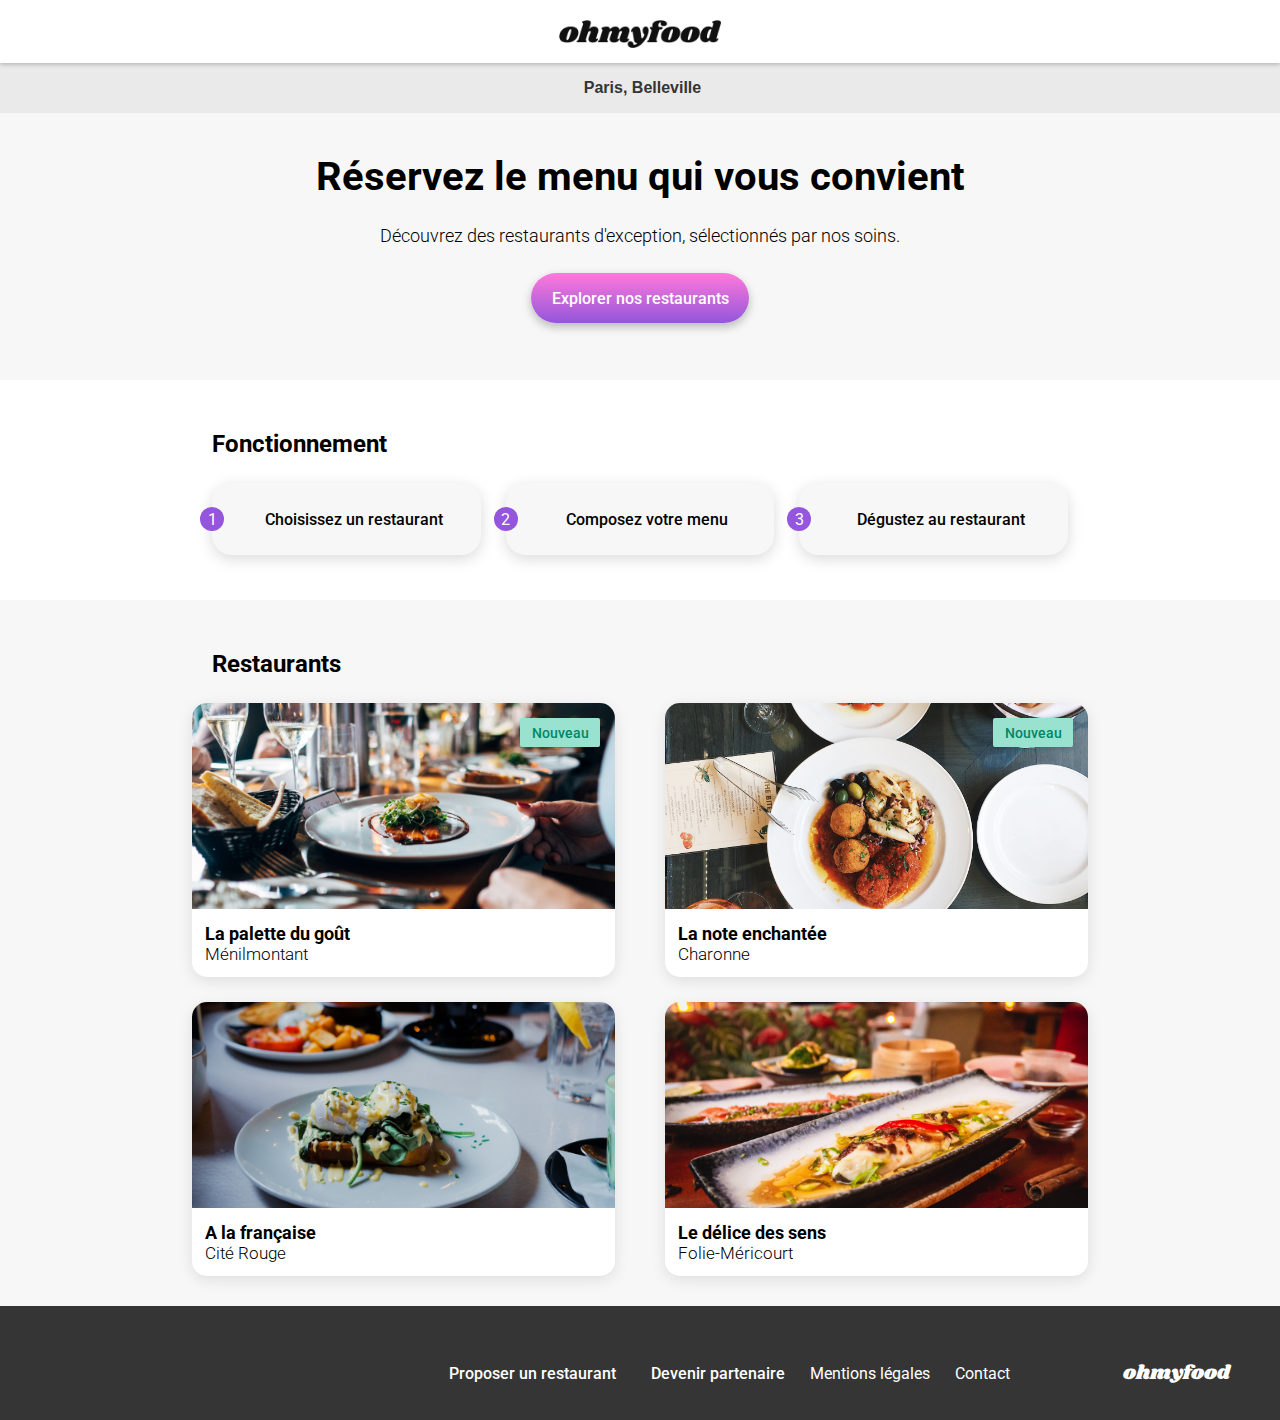
==== commit 858b5625: "correction validateur" ====
--- a/index.html
+++ b/index.html
@@ -8,7 +8,7 @@
     <link rel="stylesheet" href="sass/styles.css">
     <link rel="preconnect" href="https://fonts.googleapis.com">
     <link rel="preconnect" href="https://fonts.gstatic.com" crossorigin>
-    <link rel="stylesheet" href="https://fonts.googleapis.com/css2?family=Roboto:wght@300;400;500;700&family=Shrikhand&display=swap" rel="stylesheet">
+    <link href="https://fonts.googleapis.com/css2?family=Roboto:wght@300;400;500;700&family=Shrikhand&display=swap" rel="stylesheet">
     <link rel="stylesheet" href="https://cdnjs.cloudflare.com/ajax/libs/font-awesome/6.4.0/css/all.min.css" integrity="sha512-iecdLmaskl7CVkqkXNQ/ZH/XLlvWZOJyj7Yy7tcenmpD1ypASozpmT/E0iPtmFIB46ZmdtAc9eNBvH0H/ZpiBw==" crossorigin="anonymous" referrerpolicy="no-referrer">
 </head>
 
@@ -39,7 +39,7 @@
         <div class="presentation">
             <h1>Réservez le menu qui vous convient</h1>
             <p>Découvrez des restaurants d'exception, sélectionnés par nos soins.</p>
-            <a href="#resto"><button class="btn">Explorer nos restaurants</button></a>
+            <a href="#resto" class="btn">Explorer nos restaurants</a>
         </div>
 
 <!-- FONCTIONNEMENT -->
@@ -51,17 +51,17 @@
                 <article class="card">
                     <div class="pastille">1</div>
                     <i class="fa-solid fa-mobile-screen-button"></i>
-                    <p>Choisissez un restaurant</p>
+                    <h3>Choisissez un restaurant</h3>
                 </article>
                 <article class="card">
                     <div class="pastille">2</div>
                     <i class="fa-solid fa-list-ul"></i>
-                    <p>Composez votre menu</p>
+                    <h3>Composez votre menu</h3>
                 </article>
                 <article class="card">
                     <div class="pastille">3</div>
                     <i class="fa-solid fa-store"></i>
-                    <p>Dégustez au restaurant</p>
+                    <h3>Dégustez au restaurant</h3>
                 </article>
             </div>
         </div>
@@ -115,9 +115,10 @@
                             <i class="fa-regular fa-heart"></i>
                             <i class="fa-solid fa-heart"></i>
                 </article>
-                        </div>
+            </div>
         </div>
-    <div>
+    </div>
+    </main>
 <!-- FOOTER -->
 
         <footer class="footer">
@@ -131,7 +132,6 @@
 
         </footer>
         
-    </main>
 </body>
 
 </html>--- a/sass/styles.css
+++ b/sass/styles.css
@@ -12,68 +12,6 @@
   font-family: "Roboto", "sans-serif";
 }
 
-.loading-container {
-  position: fixed;
-  width: 100vw;
-  height: 100vh;
-  background-color: #F7F7F7;
-  opacity: 0.95;
-  z-index: 1;
-  display: flex;
-  justify-content: center;
-  align-items: center;
-  animation: fadeout 0s 2.5s forwards;
-}
-.loading-container .loading {
-  display: block;
-  position: relative;
-  width: 150px;
-  height: 150px;
-  border-radius: 50%;
-  border: 9px solid transparent;
-  border-top-color: #9356DC;
-  filter: drop-shadow(20px -5px 5px rgba(0, 0, 0, 0.15));
-  animation: spin 1.5s linear infinite;
-}
-.loading-container .loading::before, .loading-container .loading::after {
-  content: "";
-  position: absolute;
-  border-radius: 50%;
-  border: 7px solid transparent;
-}
-.loading-container .loading::before {
-  top: 10px;
-  left: 10px;
-  right: 10px;
-  bottom: 10px;
-  border-top-color: #FF79DA;
-  animation: spin 2s linear infinite;
-}
-.loading-container .loading::after {
-  top: 25px;
-  left: 25px;
-  right: 25px;
-  bottom: 25px;
-  border-top-color: #99E2D0;
-  animation: spin 1s linear infinite;
-}
-@keyframes spin {
-  0% {
-    transform: rotate(0deg);
-  }
-  100% {
-    transform: rotate(360deg);
-  }
-}
-@keyframes fadeout {
-  0% {
-    transform: scale(1);
-  }
-  100% {
-    transform: scale(0);
-  }
-}
-
 header {
   display: flex;
   justify-content: center;
@@ -133,9 +71,11 @@
   margin-bottom: 27px;
 }
 .presentation .btn {
-  display: inline-block;
+  display: grid;
+  place-items: center;
   height: 50px;
   width: 218px;
+  margin: 0 auto;
   color: #FFF;
   background: linear-gradient(#FF79DA, #9356DC);
   border-radius: 25px;
@@ -163,7 +103,7 @@
   color: #7E7E7E;
   margin-right: 15px;
 }
-.fonctionnement_cards p {
+.fonctionnement_cards h3 {
   font-size: 16px;
   font-weight: 500;
 }
@@ -212,12 +152,12 @@
 }
 
 .container {
-  padding-bottom: 65px;
+  padding-bottom: 45px;
 }
 .container h2 {
   font-size: 24px;
   font-weight: 700;
-  padding: 50px 0px 10px 20px;
+  padding: 50px 0px 25px 20px;
 }
 .container a {
   color: #000;
@@ -246,7 +186,7 @@
 }
 .container .card_resto {
   position: relative;
-  margin: 10px 20px 30px 20px;
+  margin: 0px 20px 18px 20px;
   height: 274px;
   background-color: #FFF;
   border-radius: 15px;
@@ -487,9 +427,11 @@
   padding-bottom: 40px;
 }
 .command .btn {
-  display: inline-block;
+  display: grid;
+  place-items: center;
   height: 50px;
   width: 218px;
+  margin: 0 auto;
   color: #FFF;
   background: linear-gradient(#FF79DA, #9356DC);
   border-radius: 25px;
@@ -505,12 +447,22 @@
   box-shadow: 0 4px 10px 0 rgba(0, 0, 0, 0.5);
 }
 
+@media screen and (min-width: 768px) {
+  .fonctionnement_cards {
+    width: 85%;
+    margin: auto;
+  }
+  .container {
+    width: 85%;
+    margin: auto;
+  }
+}
 @media screen and (min-width: 1024px) {
   .presentation h1 {
     font-size: 40px;
   }
   .fonctionnement_cards {
-    width: 75%;
+    width: 70%;
     margin: auto;
   }
   .fonctionnement_cards .cards {
@@ -519,9 +471,9 @@
     justify-items: center;
   }
   .container {
-    width: 75%;
+    width: 70%;
     margin: auto;
-    padding-bottom: 0;
+    padding-bottom: 30px;
   }
   .container .liste_resto {
     display: grid;
@@ -530,6 +482,9 @@
          column-gap: 50px;
     row-gap: 25px;
   }
+  .container .card_resto {
+    margin: 0;
+  }
   .photo_plat img {
     height: 350px;
   }
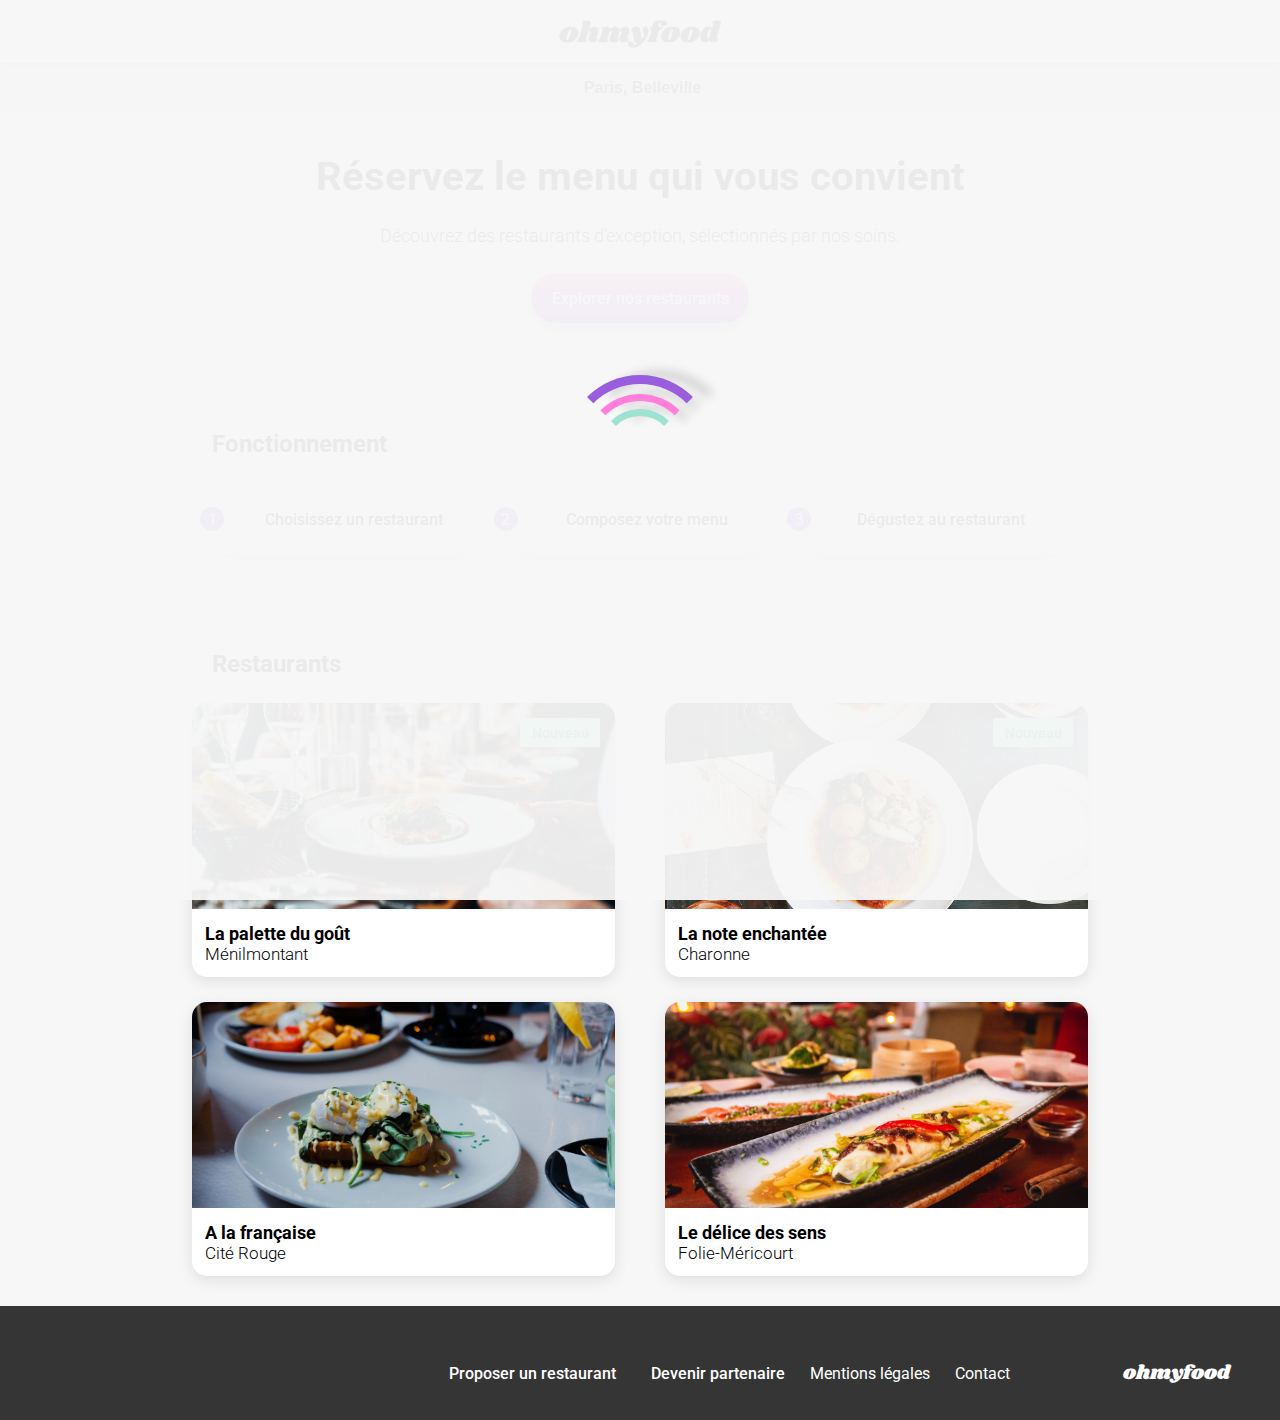
==== commit 38a7e5b7: "sass refactoring" ====
--- a/index.html
+++ b/index.html
@@ -15,11 +15,13 @@
 <body>
 
 <!-- LOADING -->
+
     <div class="loading-container">
         <div class="loading"></div>
     </div>
 
 <!-- HEADER     -->
+
     <header>
         <div class="logo">
             <a href="index.html"><img src="img/logo/ohmyfood.png" alt="logo du site"></a>
@@ -28,6 +30,7 @@
 
 <!-- MAIN     -->
 <!-- FORM -->
+
     <main>
         <form>
             <div><i class="fa-solid fa-location-dot"></i></div>
@@ -67,6 +70,7 @@
         </div>
 
 <!-- RESTAURANTS -->
+
     <div class="bg_resto">
         <div class="container">
             <h2 id="resto">Restaurants</h2>
@@ -119,6 +123,7 @@
         </div>
     </div>
     </main>
+
 <!-- FOOTER -->
 
         <footer class="footer">
--- a/sass/styles.css
+++ b/sass/styles.css
@@ -13,11 +13,8 @@
 }
 
 header {
-  display: flex;
-  justify-content: center;
-  box-shadow: 0 2px 4px 0 rgba(0, 0, 0, 0.2);
+  box-shadow: 0px 2px 4px 0px rgba(0, 0, 0, 0.2);
   height: 63px;
-  align-items: center;
 }
 header .logo img {
   width: 162px;
@@ -26,12 +23,9 @@
 }
 
 form {
-  display: flex;
   height: 50px;
   color: #353535;
   background-color: #EAEAEA;
-  align-items: center;
-  justify-content: center;
 }
 form .search_bar {
   border: none;
@@ -70,25 +64,9 @@
   text-align: center;
   margin-bottom: 27px;
 }
-.presentation .btn {
-  display: grid;
-  place-items: center;
-  height: 50px;
-  width: 218px;
-  margin: 0 auto;
-  color: #FFF;
-  background: linear-gradient(#FF79DA, #9356DC);
-  border-radius: 25px;
-  border: none;
-  font-size: 16px;
-  font-weight: 500;
-  box-shadow: 0 4px 10px 0 rgba(0, 0, 0, 0.25);
-  transition: all 300ms;
-  cursor: pointer;
-}
 .presentation .btn:hover {
   opacity: 0.8;
-  box-shadow: 0 4px 10px 0 rgba(0, 0, 0, 0.5);
+  box-shadow: 0px 4px 10px 0px rgba(0, 0, 0, 0.5);
 }
 
 .fonctionnement_cards {
@@ -97,7 +75,7 @@
 .fonctionnement_cards h2 {
   font-size: 24px;
   font-weight: 700;
-  padding: 50px 0 25px 20px;
+  padding: 50px 0px 25px 20px;
 }
 .fonctionnement_cards i {
   color: #7E7E7E;
@@ -116,16 +94,12 @@
 }
 .fonctionnement_cards .card {
   position: relative;
-  display: flex;
-  justify-content: center;
   background-color: #F7F7F7;
   height: 72px;
   width: 100%;
   border-radius: 20px;
-  align-items: center;
-  border: none;
   box-shadow: 0px 4px 15px rgba(0, 0, 0, 0.15);
-  margin: 0 20px;
+  margin: 0px 20px;
 }
 .fonctionnement_cards .card:hover i {
   color: #9356DC;
@@ -134,14 +108,11 @@
   background-color: #EAEAEA;
 }
 .fonctionnement_cards .pastille {
-  display: flex;
   width: 24px;
   height: 24px;
   background-color: #9356DC;
   color: #FFF;
   border-radius: 50%;
-  justify-content: center;
-  align-items: center;
   position: absolute;
   left: -12px;
 }
@@ -167,9 +138,249 @@
 .container .new {
   position: relative;
 }
+.container .card_resto {
+  position: relative;
+  margin: 0px 20px 18px 20px;
+  height: 274px;
+  background-color: #FFF;
+  border-radius: 15px;
+  box-shadow: 0px 4px 15px rgba(0, 0, 0, 0.1);
+}
+.container .card_resto:hover {
+  transform: scale(1.01);
+}
+.container .card_resto img {
+  height: 75%;
+  width: 100%;
+  border-radius: 15px 15px 0px 0px;
+}
+.container .card_resto .contenu_card_resto {
+  padding: 10px 25px 12px 13px;
+}
+.container .card_resto h3 {
+  font-size: 18px;
+  font-weight: 700;
+}
+.container .card_resto p {
+  font-size: 17px;
+  font-weight: 300;
+}
+.container .card_resto i {
+  font-size: 25px;
+  position: absolute;
+  right: 30px;
+  bottom: 25px;
+}
+.container .card_resto .fa-solid:hover {
+  opacity: 1;
+}
+
+.footer {
+  background-color: #353535;
+  height: 186px;
+}
+.footer h4 {
+  font-size: 20px;
+  font-family: Shrikhand, cursive;
+  font-weight: 100;
+  color: #FFF;
+  padding: 22px 0px 16px 25px;
+}
+.footer li {
+  margin-bottom: 7px;
+  padding-left: 25px;
+}
+.footer .w400 {
+  font-weight: 400;
+}
+.footer a {
+  color: #FFF;
+  font-weight: 500;
+}
+.footer i {
+  margin-right: 10px;
+  font-size: 16px;
+}
+.footer .fa-utensils {
+  margin-right: 15px;
+}
+
+@media screen and (min-width: 768px) {
+  .fonctionnement_cards, .container {
+    width: 85%;
+    margin: auto;
+  }
+}
+@media screen and (min-width: 1024px) {
+  .presentation h1 {
+    font-size: 40px;
+  }
+  .fonctionnement_cards {
+    width: 70%;
+    margin: auto;
+  }
+  .fonctionnement_cards .cards {
+    display: grid;
+    justify-items: center;
+    grid-template-columns: repeat(3, 1fr);
+  }
+  .container {
+    width: 70%;
+    margin: auto;
+    padding-bottom: 30px;
+  }
+  .container .liste_resto {
+    display: grid;
+    grid-template-columns: repeat(2, 1fr);
+    -moz-column-gap: 50px;
+         column-gap: 50px;
+    row-gap: 25px;
+  }
+  .container .card_resto {
+    margin: 0px;
+  }
+  .footer {
+    position: relative;
+    height: 114px;
+  }
+  .footer h4 {
+    position: absolute;
+    right: 50px;
+    bottom: 16px;
+  }
+  .footer ul {
+    display: flex;
+    position: absolute;
+    right: 270px;
+    bottom: 30px;
+  }
+}
+.loading-container {
+  position: fixed;
+  width: 100vw;
+  height: 100vh;
+  background-color: #F7F7F7;
+  opacity: 0.95;
+  z-index: 1;
+  display: flex;
+  justify-content: center;
+  align-items: center;
+  animation: fadeout 0s 2.5s forwards;
+}
+.loading-container .loading {
+  display: block;
+  position: relative;
+  width: 150px;
+  height: 150px;
+  border-radius: 50%;
+  border: 9px solid transparent;
+  border-top-color: #9356DC;
+  filter: drop-shadow(20px -5px 5px rgba(0, 0, 0, 0.15));
+  animation: spin 1.5s linear infinite;
+}
+.loading-container .loading::before, .loading-container .loading::after {
+  content: "";
+  position: absolute;
+  border-radius: 50%;
+  border: 7px solid transparent;
+}
+.loading-container .loading::before {
+  top: 10px;
+  left: 10px;
+  right: 10px;
+  bottom: 10px;
+  border-top-color: #FF79DA;
+  animation: spin 2s linear infinite;
+}
+.loading-container .loading::after {
+  top: 25px;
+  left: 25px;
+  right: 25px;
+  bottom: 25px;
+  border-top-color: #99E2D0;
+  animation: spin 1s linear infinite;
+}
+@keyframes spin {
+  0% {
+    transform: rotate(0deg);
+  }
+  100% {
+    transform: rotate(360deg);
+  }
+}
+@keyframes fadeout {
+  0% {
+    transform: scale(1);
+  }
+  100% {
+    transform: scale(0);
+  }
+}
+
+.item {
+  display: flex;
+  justify-content: space-between;
+  align-items: center;
+  height: 75px;
+  width: 95%;
+  margin: 0 auto;
+  background-color: #F7F7F7;
+  border-radius: 20px;
+  box-shadow: 0px 4px 15px rgba(0, 0, 0, 0.15);
+  overflow: hidden;
+  cursor: pointer;
+  animation: discovery 1s;
+  animation-fill-mode: backwards;
+}
+@keyframes discovery {
+  0% {
+    transform: scale(0);
+  }
+  100% {
+    transform: scale(1);
+  }
+}
+.item:nth-child(1) {
+  animation-delay: 150ms;
+}
+.item:nth-child(2) {
+  animation-delay: 300ms;
+}
+.item:nth-child(3) {
+  animation-delay: 450ms;
+}
+.item:nth-child(4) {
+  animation-delay: 600ms;
+}
+
+.menu_restaurant i, .menu_restaurant .check, .container .new::before, header, form, .fonctionnement_cards .card, .fonctionnement_cards .pastille {
+  display: flex;
+  justify-content: center;
+  align-items: center;
+}
+
+.command .btn, .presentation .btn {
+  display: grid;
+  place-items: center;
+}
+
+.command .btn, .presentation .btn {
+  height: 50px;
+  width: 218px;
+  margin: 0px auto;
+  color: #FFF;
+  background: linear-gradient(#FF79DA, #9356DC);
+  border-radius: 25px;
+  border: none;
+  font-size: 16px;
+  font-weight: 500;
+  box-shadow: 0px 4px 10px 0px rgba(0, 0, 0, 0.25);
+  transition: all 300ms;
+  cursor: pointer;
+}
+
 .container .new::before {
   content: "Nouveau";
-  display: flex;
   position: absolute;
   height: 29px;
   width: 80px;
@@ -177,47 +388,13 @@
   color: #008766;
   font-weight: 500;
   font-size: 14px;
-  justify-content: center;
-  align-items: center;
   border-radius: 2px;
-  box-shadow: 0 2px 4px 0 rgba(0, 0, 0, 0.15);
+  box-shadow: 0px 2px 4px 0px rgba(0, 0, 0, 0.15);
   top: 15px;
   right: 15px;
 }
-.container .card_resto {
-  position: relative;
-  margin: 0px 20px 18px 20px;
-  height: 274px;
-  background-color: #FFF;
-  border-radius: 15px;
-  box-shadow: 0px 4px 15px rgba(0, 0, 0, 0.1);
-}
-.container .card_resto:hover {
-  transform: scale(1.01);
-}
-.container .card_resto img {
-  height: 75%;
-  width: 100%;
-  border-radius: 15px 15px 0 0;
-}
-.container .card_resto .contenu_card_resto {
-  padding: 10px 25px 12px 13px;
-}
-.container .card_resto h3 {
-  font-size: 18px;
-  font-weight: 700;
-}
-.container .card_resto p {
-  font-size: 17px;
-  font-weight: 300;
-}
-.container .card_resto i {
-  font-size: 25px;
-  position: absolute;
-  right: 30px;
-  bottom: 25px;
-}
-.container .card_resto .fa-solid {
+
+.fiche_restaurant .like .fa-solid, .container .card_resto .fa-solid {
   color: transparent;
   background-image: linear-gradient(#9356DC, #FF79DA);
   background-clip: text;
@@ -225,194 +402,113 @@
   opacity: 0;
   transition: all 0.5s;
 }
-.container .card_resto .fa-solid:hover {
-  opacity: 1;
-}
-
-.footer {
-  background-color: #353535;
-  height: 186px;
-}
-.footer h4 {
-  font-size: 20px;
-  font-family: Shrikhand, cursive;
-  font-weight: 100;
-  color: #FFF;
-  padding: 22px 0 16px 25px;
-}
-.footer li {
-  margin-bottom: 7px;
-  padding-left: 25px;
-}
-.footer .w400 {
-  font-weight: 400;
-}
-.footer a {
-  color: #FFF;
-  font-weight: 500;
-}
-.footer i {
-  margin-right: 10px;
-  font-size: 16px;
-}
-.footer .fa-utensils {
-  margin-right: 15px;
-}
-
-header {
-  position: relative;
-}
-header i {
-  color: #000;
-  display: block;
-  font-size: 30px;
-  position: absolute;
-  left: 20px;
-  top: 50%;
-  transform: translateY(-50%);
-}
-
-.photo_plat img {
-  display: block;
-  width: 100%;
-  height: 275px;
-  position: relative;
-  z-index: -1;
-}
-
-.fiche_restaurant {
-  background-color: #F7F7F7;
-  border-radius: 2em 2em 0 0;
-  margin-top: -40px;
-}
-.fiche_restaurant .title {
-  display: flex;
-  justify-content: space-around;
-  padding-top: 20px;
-  flex-wrap: wrap;
-}
-.fiche_restaurant .like {
-  position: relative;
-}
-.fiche_restaurant .like i {
-  font-size: 25px;
-  position: absolute;
-  top: 8px;
-  left: -30px;
-  cursor: pointer;
-}
-.fiche_restaurant .like .fa-solid {
-  color: transparent;
-  background-image: linear-gradient(#9356DC, #FF79DA);
-  background-clip: text;
-  -webkit-background-clip: text;
-  opacity: 0;
-  transition: opacity 0.5s;
-}
-.fiche_restaurant .like .fa-solid:hover {
-  opacity: 1;
-}
-.fiche_restaurant h2 {
-  font-size: 28px;
-  font-weight: 500;
-  font-family: "Shrikhand", "cursive";
-}
-
-.menu_restaurant h3 {
-  font-weight: 300;
-  font-size: 16px;
-  margin: 20px 0 20px 15px;
-  position: relative;
-}
-.menu_restaurant h3::after {
-  content: "";
-  position: absolute;
-  top: 22px;
-  left: 0;
-  width: 35px;
-  border: 2px solid #99E2D0;
-}
-.menu_restaurant .entrees, .menu_restaurant .plats, .menu_restaurant .desserts {
-  display: flex;
-  flex-direction: column;
-  gap: 15px;
-}
-.menu_restaurant .item {
-  display: flex;
-  justify-content: space-between;
-  height: 75px;
-  width: 95%;
-  margin: 0 auto;
-  align-items: center;
-  background-color: #F7F7F7;
-  border-radius: 20px;
-  box-shadow: 0px 4px 15px rgba(0, 0, 0, 0.15);
-  overflow: hidden;
-  cursor: pointer;
-  animation: discovery 1s;
-  animation-fill-mode: forwards;
-}
-@keyframes discovery {
-  0% {
-    transform: scale(0);
-  }
-  100% {
-    transform: scale(1);
-  }
-}
-.menu_restaurant .item:nth-child(1) {
-  animation-delay: 125ms;
-}
-.menu_restaurant .item:nth-child(2) {
-  animation-delay: 250ms;
-}
-.menu_restaurant .item:nth-child(3) {
-  animation-delay: 375ms;
-}
-.menu_restaurant .item:nth-child(4) {
-  animation-delay: 500ms;
-}
-.menu_restaurant .item .entree, .menu_restaurant .item .plat, .menu_restaurant .item .dessert {
-  line-height: 23px;
-  padding: 15px;
-  white-space: nowrap;
-  overflow: hidden;
-}
-.menu_restaurant .item h4 {
-  font-size: 18px;
-  text-overflow: ellipsis;
-  overflow: hidden;
-}
-.menu_restaurant .item p {
-  font-size: 15px;
-  font-weight: 300;
-  text-overflow: ellipsis;
-  overflow: hidden;
-}
-.menu_restaurant .item .price {
-  margin-left: auto;
-  display: flex;
-  align-self: flex-end;
-  font-weight: bold;
-  padding: 0 20px 20px 0;
-}
-.menu_restaurant .item .check {
-  display: flex;
-  justify-content: center;
-  align-items: center;
+
+.menu_restaurant .check {
   height: 100%;
   width: 60px;
   background-color: #99E2D0;
   margin-right: -60px;
   transition: all 0.5s;
 }
+
+header {
+  position: relative;
+}
+header i {
+  color: #000;
+  display: block;
+  font-size: 30px;
+  position: absolute;
+  left: 20px;
+  top: 50%;
+  transform: translateY(-50%);
+}
+
+.photo_plat img {
+  display: block;
+  width: 100%;
+  height: 275px;
+  position: relative;
+  z-index: -1;
+}
+
+.fiche_restaurant {
+  background-color: #F7F7F7;
+  border-radius: 2em 2em 0 0;
+  margin-top: -40px;
+}
+.fiche_restaurant .title {
+  display: flex;
+  justify-content: space-around;
+  flex-wrap: wrap;
+  padding-top: 20px;
+}
+.fiche_restaurant .like {
+  position: relative;
+}
+.fiche_restaurant .like i {
+  font-size: 25px;
+  position: absolute;
+  top: 8px;
+  left: -30px;
+  cursor: pointer;
+}
+.fiche_restaurant .like .fa-solid:hover {
+  opacity: 1;
+}
+.fiche_restaurant h2 {
+  font-size: 28px;
+  font-weight: 500;
+  font-family: "Shrikhand", "cursive";
+}
+
+.menu_restaurant h3 {
+  font-weight: 300;
+  font-size: 16px;
+  margin: 20px 0px 20px 15px;
+  position: relative;
+}
+.menu_restaurant h3::after {
+  content: "";
+  position: absolute;
+  top: 22px;
+  left: 0px;
+  width: 35px;
+  border: 2px solid #99E2D0;
+}
+.menu_restaurant .entrees, .menu_restaurant .plats, .menu_restaurant .desserts {
+  display: flex;
+  flex-direction: column;
+  gap: 15px;
+}
+.menu_restaurant .entree, .menu_restaurant .plat, .menu_restaurant .dessert {
+  line-height: 23px;
+  padding: 15px;
+  white-space: nowrap;
+  overflow: hidden;
+}
+.menu_restaurant h4 {
+  font-size: 18px;
+  text-overflow: ellipsis;
+  overflow: hidden;
+}
+.menu_restaurant p {
+  font-size: 15px;
+  font-weight: 300;
+  text-overflow: ellipsis;
+  overflow: hidden;
+}
+.menu_restaurant .price {
+  margin-left: auto;
+  display: flex;
+  align-self: flex-end;
+  font-weight: bold;
+  padding: 0px 20px 20px 0px;
+}
 .menu_restaurant .item:hover .check {
   margin-right: 0px;
 }
-.menu_restaurant .item i {
-  display: flex;
-  justify-content: center;
-  align-items: center;
+.menu_restaurant i {
   font-size: 16px;
   background: #FFF;
   color: #99E2D0;
@@ -426,97 +522,28 @@
   margin-top: 40px;
   padding-bottom: 40px;
 }
-.command .btn {
-  display: grid;
-  place-items: center;
-  height: 50px;
-  width: 218px;
-  margin: 0 auto;
-  color: #FFF;
-  background: linear-gradient(#FF79DA, #9356DC);
-  border-radius: 25px;
-  border: none;
-  font-size: 16px;
-  font-weight: 500;
-  box-shadow: 0 4px 10px 0 rgba(0, 0, 0, 0.25);
-  transition: all 300ms;
-  cursor: pointer;
-}
 .command .btn:hover {
   opacity: 0.8;
-  box-shadow: 0 4px 10px 0 rgba(0, 0, 0, 0.5);
-}
-
-@media screen and (min-width: 768px) {
-  .fonctionnement_cards {
-    width: 85%;
-    margin: auto;
-  }
-  .container {
-    width: 85%;
-    margin: auto;
-  }
-}
-@media screen and (min-width: 1024px) {
-  .presentation h1 {
-    font-size: 40px;
-  }
-  .fonctionnement_cards {
-    width: 70%;
-    margin: auto;
-  }
-  .fonctionnement_cards .cards {
-    display: grid;
-    grid-template-columns: repeat(3, 1fr);
-    justify-items: center;
-  }
-  .container {
-    width: 70%;
-    margin: auto;
-    padding-bottom: 30px;
-  }
-  .container .liste_resto {
-    display: grid;
-    grid-template-columns: repeat(2, 1fr);
-    -moz-column-gap: 50px;
-         column-gap: 50px;
-    row-gap: 25px;
-  }
-  .container .card_resto {
-    margin: 0;
-  }
-  .photo_plat img {
-    height: 350px;
-  }
-  .fiche_restaurant {
-    width: 80%;
-    margin: -40px auto 0px auto;
-  }
-  .fiche_restaurant .title {
-    display: flex;
-    justify-content: center;
-  }
-  .fiche_restaurant .title i {
-    position: absolute;
-    left: 30px;
-  }
-  .fiche_restaurant .menu_restaurant {
-    width: 60%;
-    margin: auto;
-  }
-  .footer {
-    position: relative;
-    height: 114px;
-  }
-  .footer h4 {
-    position: absolute;
-    right: 50px;
-    bottom: 16px;
-  }
-  .footer ul {
-    display: flex;
-    position: absolute;
-    right: 270px;
-    bottom: 30px;
-  }
+  box-shadow: 0px 4px 10px 0px rgba(0, 0, 0, 0.5);
+}
+
+.photo_plat img {
+  height: 350px;
+}
+
+.fiche_restaurant {
+  width: 80%;
+  margin: -40px auto 0px auto;
+}
+.fiche_restaurant .title {
+  display: flex;
+  justify-content: center;
+}
+.fiche_restaurant .title i {
+  position: absolute;
+  left: 30px;
+}
+.fiche_restaurant .menu_restaurant {
+  width: 60%;
+  margin: auto;
 }/*# sourceMappingURL=styles.css.map */